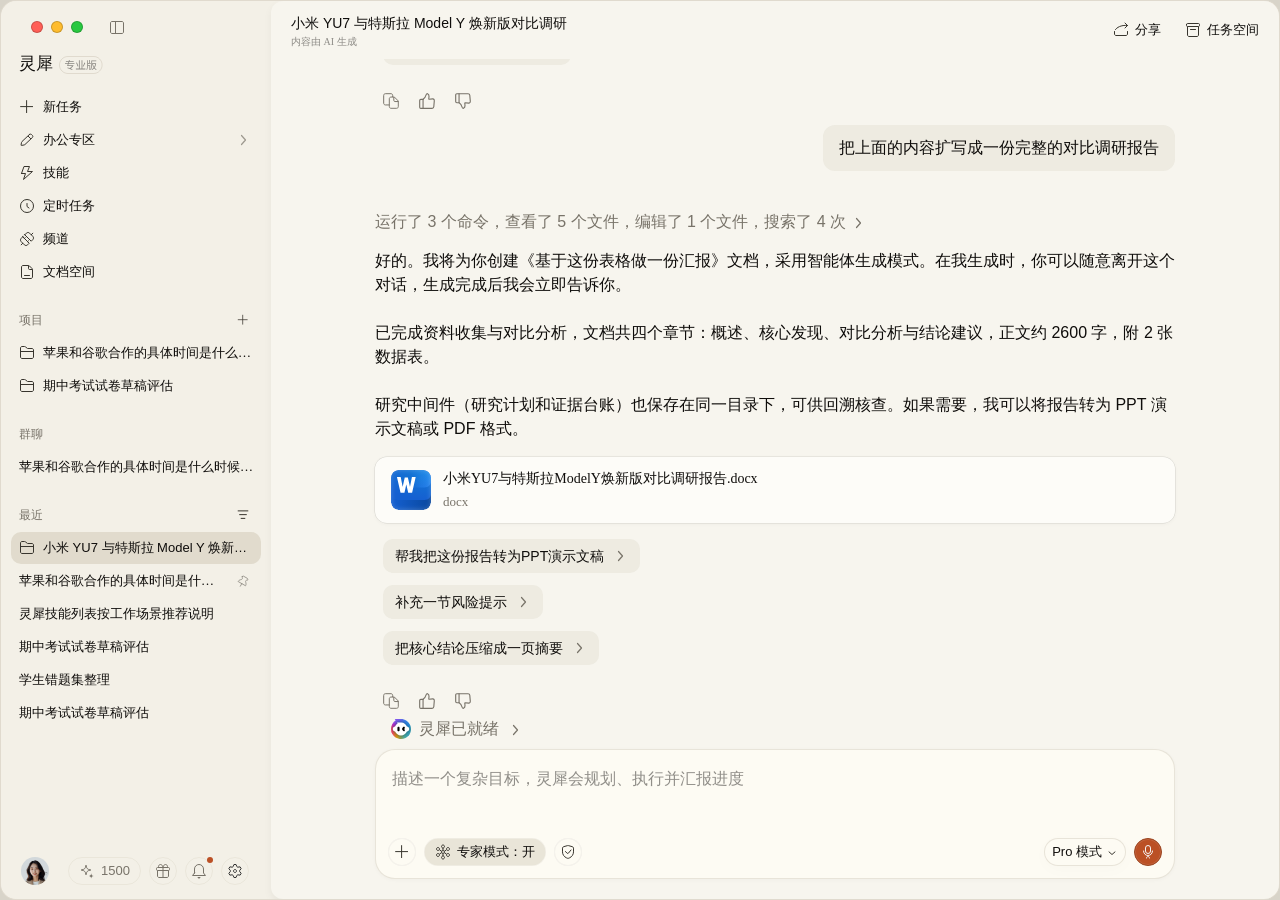
==== index.html @ 4b9b6428 "Publish Lingxi Canvas document space demo" ====
<!DOCTYPE html>
<html lang="zh-CN">
<head>
<meta charset="UTF-8">
<meta name="viewport" content="width=device-width, initial-scale=1">
<title>灵犀 · 文档空间</title>
<link rel="stylesheet" href="css/kdesign/tokens.css">
<link rel="stylesheet" href="css/kdesign/reset.css">
<link rel="stylesheet" href="css/style.css">
<link rel="stylesheet" href="css/kdesign/button.css">
<link rel="stylesheet" href="css/kdesign/menu.css">
  <link rel="stylesheet" href="css/kdesign/checkbox.css">
  <link rel="stylesheet" href="css/kdesign/switch.css">
<link rel="stylesheet" href="css/docspace.css">
</head>
<body>
<div class="window">

  <!-- ===== 下沉左侧栏 270px ===== -->
  <aside class="sidebar">
    <!-- 项目顶部 52px -->
    <div class="titlebar">
      <div class="traffic">
        <span class="tl close"></span><span class="tl mini"></span><span class="tl zoom"></span>
      </div>
      <button class="nav-pane-btn" id="btn-collapse" title="收起侧栏">
        <img src="assets/icons/navigation_pane_down.svg" width="16" height="16" alt="">
      </button>
    </div>

    <!-- 灵犀侧栏 -->
    <div class="side-panel">
      <div class="logo-row">
        <span class="logo-name">灵犀</span>
        <img class="logo-tag" src="assets/icons/tag.svg" width="44" height="18" alt="WPS 灵犀">
      </div>

      <div class="menu" id="menu"><!-- JS 渲染 --></div>

      <!-- user 56px -->
      <div class="user-row">
        <img class="avatar" src="assets/icons/avatar.png" width="28" height="28" alt="">
        <div class="user-btns">
          <button class="pill-btn" title="积分">
            <img src="assets/icons/star_two.svg" width="16" height="16" alt="">
            <span>1500</span>
          </button>
          <button class="round-btn" title="礼物"><img src="assets/icons/gift.svg" width="16" height="16" alt=""></button>
          <button class="round-btn" title="通知">
            <img src="assets/icons/bell.svg" width="16" height="16" alt="">
            <span class="red-dot"></span>
          </button>
          <button class="round-btn" id="btn-settings" title="设置"><img src="assets/icons/setup.svg" width="16" height="16" alt=""></button>
        </div>
      </div>
    </div>
  </aside>

  <!-- ===== Main Section ===== -->
  <main class="main">

    <!-- 首页 -->
    <section class="view view-home" id="view-home">
      <div class="glow"></div>
      <div class="home-pane">
        <div class="welcome-row">
          <img class="welcome-logo" src="assets/icons/灵犀LOGO.svg" width="32" height="32" alt="">
          <h1 class="welcome-text">你好<span class="w-comma">,</span><span class="w-fz">今天想完成哪件工作?</span></h1>
        </div>

        <div class="composer-wrap">
          <div class="composer">
            <div id="home-attachments" class="ds-attachments" aria-label="已添加文件" hidden></div>
            <div id="home-selection" class="home-selection" hidden></div>
            <textarea id="home-input" spellcheck="false" placeholder="描述一个复杂目标，灵犀会规划、执行并汇报进度"></textarea>
            <div class="composer-bar">
              <div class="bar-left">
                <button class="icon-btn" id="home-plus" title="添加"><img src="assets/icons/symbol_cross.svg" width="16" height="16" alt=""></button>
                <button class="exp-pill" title="专家模式">
                  <img src="assets/icons/knowledge_graph.svg" width="16" height="16" alt="">
                  <span>专家模式：开</span>
                </button>
                <button class="icon-btn" title="安全保护"><img src="assets/icons/shield.svg" width="16" height="16" alt=""></button>
              </div>
              <div class="bar-right">
                <button class="pro-pill" title="模式">
                  <span>Pro 模式</span>
                  <img src="assets/icons/arrow_down_s.svg" width="12" height="12" alt="">
                </button>
                <button class="mic-btn" data-send="home" title="发送"><img src="assets/icons/microphone.svg" width="16" height="16" alt=""></button>
              </div>
            </div>
          </div>
        </div>

        <div class="home-below">
          <div class="tabs" id="tabs">
            <button class="tab active" data-tab="project">项目</button>
            <button class="tab" data-tab="recent">最近文档</button>
          </div>
          <p class="tabs-desc">项目汇聚相同主题的会话与文档，作为你与灵犀对话时的共同上下文。</p>
          <div class="card-row" id="card-row"><!-- JS 渲染 --></div>
        </div>
      </div>
    </section>

    <!-- 对话视图：对话列 + Canvas 分屏 -->
    <section class="view view-chat" id="view-chat" hidden>
      <div class="chat-col" id="chat-col">
        <div class="chat-top">
          <div class="chat-title-block">
            <div class="chat-title" id="chat-title">新任务</div>
            <div class="chat-ai-note">内容由 AI 生成</div>
          </div>
          <div class="chat-top-btns">
            <button class="light-btn round" id="btn-share"><img src="assets/icons/share_to.svg" width="16" height="16" alt=""><span>分享</span></button>
            <button class="light-btn r8" id="btn-space"><img src="assets/icons/archive.svg" width="16" height="16" alt=""><span>任务空间</span></button>
          </div>
        </div>

        <div class="chat-scroll" id="chat-scroll">
          <div class="feed" id="feed"><!-- JS 渲染消息 --></div>
        </div>

        <div class="chat-bottom">
          <div class="status-row" id="status-row">
            <img src="assets/icons/lingxi_logo_s.svg" width="20" height="20" alt="">
            <span class="status-text" id="status-text">灵犀已就绪</span>
            <img class="status-arrow" src="assets/icons/arrow_right_s.svg" width="16" height="16" alt="">
          </div>
          <div class="composer-wrap" id="chat-composer-wrap">
            <div class="composer">
              <div class="composer-input" id="chat-input" contenteditable="true" spellcheck="false" data-placeholder="描述一个复杂目标，灵犀会规划、执行并汇报进度"></div>
              <div class="composer-bar">
                <div class="bar-left">
                  <button class="icon-btn" title="添加"><img src="assets/icons/symbol_cross.svg" width="16" height="16" alt=""></button>
                  <button class="exp-pill" title="专家模式">
                    <img src="assets/icons/knowledge_graph.svg" width="16" height="16" alt="">
                    <span>专家模式：开</span>
                  </button>
                  <button class="icon-btn" title="安全保护"><img src="assets/icons/shield.svg" width="16" height="16" alt=""></button>
                </div>
                <div class="bar-right">
                  <button class="pro-pill" title="模式">
                    <span>Pro 模式</span>
                    <img src="assets/icons/arrow_down_s.svg" width="12" height="12" alt="">
                  </button>
                  <button class="mic-btn" data-send="chat" title="发送"><img src="assets/icons/microphone.svg" width="16" height="16" alt=""></button>
                </div>
              </div>
            </div>
          </div>
        </div>
      </div>

      <!-- ===== Canvas 分屏面板（规格取自 Figma 21:3389 / 21:3999） ===== -->
      <aside class="canvas-panel" id="canvas-panel" hidden>
        <!-- 第一行：文件 tab + 关闭 / 全屏 / 收起侧栏 -->
        <div class="canvas-row canvas-row1">
          <div class="canvas-row-left">
            <div class="canvas-tabs" id="canvas-tabs"><!-- JS 渲染 --></div>
            <button class="cv-icon-btn" id="btn-canvas-close" title="关闭"><img src="assets/icons/symbol_cross.svg" width="16" height="16" alt=""></button>
          </div>
          <div class="canvas-row-right">
            <button class="cv-icon-btn" id="btn-canvas-expand" title="全屏显示"><img src="assets/icons/screen_expand.svg" width="16" height="16" alt=""></button>
            <button class="cv-icon-btn" id="btn-canvas-sidebar" title="收起侧栏"><img src="assets/icons/sidebar_left.svg" width="16" height="16" alt=""></button>
          </div>
        </div>
        <!-- 第二行：文件名 + 分享/下载/更多 -->
        <div class="canvas-row canvas-row2">
          <div class="canvas-file">
            <img id="canvas-file-icon" src="assets/icons/wps_format_s.svg" width="16" height="16" alt="">
            <span id="canvas-file-name"></span>
          </div>
          <div class="canvas-row-right">
            <button class="kd-button kd-button-primary kd-button-m" id="btn-preview-add-chat" hidden><span class="kd-button-prefix-icon" id="preview-add-icon"></span><span class="kd-button-children">添加到对话</span></button>
            <button class="cv-icon-btn circle-bg" id="btn-canvas-share" title="分享"><img src="assets/icons/share_to.svg" width="16" height="16" alt=""></button>
            <button class="cv-save-btn" id="btn-canvas-save" title="保存"><img src="assets/icons/save.svg" width="14" height="14" alt=""><span>保存</span></button>
            <button class="cv-icon-btn" id="btn-canvas-download" title="下载"><img src="assets/icons/download.svg" width="16" height="16" alt=""></button>
            <button class="cv-icon-btn" id="btn-canvas-more" title="更多"><img src="assets/icons/more.svg" width="16" height="16" alt=""></button>
          </div>
        </div>
        <!-- 置顶工具栏：按文档类型渲染（KDesign 规范：底板 #F5F5F5、按钮 Medium 28px） -->
        <div class="canvas-toolbar" id="canvas-toolbar"><!-- JS 渲染 --></div>
        <!-- 文档内容区 -->
        <div class="canvas-editbar" id="canvas-editbar" hidden>
          <span class="ce-icon"><svg width="16" height="16" viewBox="0 0 16 16" fill="none"><path d="M6.2521 2.02338C7.01671 0.664083 8.97379 0.664081 9.7384 2.02338L15.7422 12.0196C16.4921 13.3528 15.5145 15.0001 13.9848 15.0001H2.00486C0.475212 15.0001 -0.488216 13.3528 0.261714 12.0196L6.2521 2.02338Z" fill="#E2651A"/><path fill-rule="evenodd" clip-rule="evenodd" d="M8 5C8.55228 5 9 5.44772 9 6V9C9 9.55228 8.55228 10 8 10C7.44772 10 7 9.55228 7 9V6C7 5.44772 7.44772 5 8 5ZM7 12C7 11.4477 7.44772 11 8 11C8.55228 11 9 11.4477 9 12C9 12.5523 8.55228 13 8 13C7.44772 13 7 12.5523 7 12Z" fill="white"/></svg></span>
          <span class="ce-text" id="canvas-editbar-text"></span>
        </div>
        <div class="canvas-content" id="canvas-content"><!-- JS 渲染 --></div>
        <!-- 全屏模式：悬浮紧凑输入框容器（composer 节点搬入） -->
        <div class="canvas-float-composer" id="canvas-float-composer" hidden>
          <button class="fc-hide" id="fc-hide" title="隐藏输入框"><img src="assets/icons/arrow_down_s.svg" width="12" height="12" alt=""></button>
        </div>
        <!-- 全屏模式：底部热区 + 显示输入框按钮 -->
        <div class="canvas-float-showzone" id="canvas-float-showzone" hidden>
          <button class="fc-show" id="fc-show"><img src="assets/icons/arrow_up_s.svg" width="12" height="12" alt=""><span>显示输入框</span></button>
        </div>
        <!-- 全屏模式：单条流式回复气泡（回复落点 B） -->
        <div class="canvas-float-reply" id="canvas-float-reply" hidden>
          <div class="fr-bar" id="fr-bar" hidden>
            <span>当前消息</span>
            <div class="fr-bar-actions">
              <button class="kd-button kd-button-light kd-button-sm preview-open-chat" hidden><span class="kd-button-children">打开完整对话</span><span class="kd-button-suffix-icon preview-open-icon"></span></button>
              <button class="fr-toggle" id="fr-expand" title="展开"><img src="assets/icons/arrow_up_s.svg" width="14" height="14" alt=""></button>
            </div>
          </div>
          <div class="fr-body" id="fr-body">
            <div class="fr-head"><button class="kd-button kd-button-light kd-button-sm preview-open-chat" hidden><span class="kd-button-children">打开完整对话</span><span class="kd-button-suffix-icon preview-open-icon"></span></button><button class="fr-collapse" id="fr-collapse" title="收起"><img src="assets/icons/arrow_down_s.svg" width="14" height="14" alt=""></button></div>
            <div class="fr-stream" id="fr-stream"></div>
          </div>
        </div>
      </aside>
    </section>

    <!-- 文档空间：目录列表与独立文件预览标签 -->
    <section class="view view-docspace" id="view-docspace" hidden>
      <div class="ds-tabs" id="ds-tabs" role="tablist" aria-label="文档空间标签页"></div>
      <div class="ds-workspace" id="ds-workspace" role="tabpanel">
        <nav class="ds-directory" id="ds-directory" aria-label="文档目录"></nav>
        <section class="ds-list-pane" aria-label="文件列表">
          <header class="ds-breadcrumb" id="ds-breadcrumb" aria-label="当前位置"></header>
          <div class="ds-table-wrap">
            <div class="ds-table-head">
              <label class="kd-checkbox ds-checkbox-slot" title="选择当前列表中的文件"><span class="kd-checkbox-input"><input class="kd-checkbox-original" type="checkbox" id="ds-select-all" aria-label="选择当前列表中的文件"><span class="kd-checkbox-inner" aria-hidden="true"></span></span></label>
              <div class="ds-name-column"><button class="ds-filter" id="ds-filter" aria-haspopup="menu" aria-expanded="false"><span>全部类型</span><img src="assets/docspace/42-10672-imgArrowDown.svg" alt=""></button></div>
              <button class="ds-date-column ds-sort" id="ds-sort" title="按最近修改时间排序">最近修改<span id="ds-sort-mark"></span></button>
              <span class="ds-size-column">大小</span><span class="ds-actions-column"></span>
            </div>
            <div class="ds-rows" id="ds-rows" role="list" aria-label="文件和文件夹"></div>
          </div>
          <div class="ds-composer-wrap composer-wrap">
            <div class="composer">
              <div id="ds-attachments" class="ds-attachments" aria-label="已选文件" hidden></div>
              <div class="composer-input" id="ds-input" contenteditable="true" spellcheck="false" role="textbox" aria-label="描述新任务" aria-multiline="true" data-placeholder="描述一个复杂目标，灵犀会规划、执行并汇报进度"></div>
              <div class="composer-bar">
                <div class="bar-left">
                  <button class="icon-btn" id="ds-plus" title="添加"><img src="assets/icons/symbol_cross.svg" width="16" height="16" alt=""></button>
                  <button class="exp-pill" title="专家模式"><img src="assets/icons/knowledge_graph.svg" width="16" height="16" alt=""><span>专家模式：开</span></button>
                  <button class="icon-btn" title="安全保护"><img src="assets/icons/shield.svg" width="16" height="16" alt=""></button>
                </div>
                <div class="bar-right">
                  <button class="pro-pill" title="模式"><span>Pro 模式</span><img src="assets/icons/arrow_down_s.svg" width="12" height="12" alt=""></button>
                  <button class="mic-btn" data-send="docspace" id="ds-send" title="发送并新建对话" aria-label="发送并新建对话"><img src="assets/icons/microphone.svg" width="16" height="16" alt=""></button>
                </div>
              </div>
            </div>
          </div>
        </section>
      </div>
      <div class="ds-previews" id="ds-previews"></div>
    </section>

    <!-- 任务空间视图（占位） -->
    <section class="view view-space" id="view-space" hidden>
      <div class="chat-top">
        <div class="chat-title-block">
          <div class="chat-title">任务空间</div>
        </div>
        <div class="chat-top-btns">
          <button class="light-btn r8" id="btn-back-chat"><img src="assets/icons/archive.svg" width="16" height="16" alt=""><span>返回对话</span></button>
        </div>
      </div>
      <div class="space-placeholder">
        <div class="sp-title">任务空间</div>
        <div class="sp-sub">当前原型聚焦「对话模式」，任务空间面板暂未纳入本次还原范围。</div>
      </div>
    </section>

  </main>
</div>

<div class="toast" id="toast"></div>
<div id="ds-popup" class="ds-popup" role="menu" hidden></div>

<!-- 选区悬浮工具栏（KDesign Popover 容器；内容按文档类型渲染） -->
<div class="sel-toolbar" id="sel-toolbar" hidden><!-- JS 渲染 --></div>

<!-- AI 编辑浮层：选区标签 + 指令输入 + 发送/添加 -->
<div class="sel-popover" id="sel-popover" hidden>
  <div class="sp-head" id="sel-pop-pill"></div>
  <div class="sp-row" id="sel-pop-row">
    <textarea id="sel-pop-input" spellcheck="false" placeholder="告诉灵犀如何处理这个选区"></textarea>
  </div>
  <div class="sp-foot" id="sel-pop-foot">
    <button class="sp-add" id="sel-pop-add">添加到对话</button>
    <button class="sp-send sp-send-text" id="sel-pop-send">发送</button>
  </div>
</div>

<!-- 选区 pill hover 详情 -->
<div id="pill-tip" hidden></div>

<!-- [Tooltip: top] 发送按钮操作提示（KDesign Tooltip 规范） -->
<div class="kd-tooltip-content" id="send-tip" hidden>
  <div class="tip-row"><span>发送</span><span class="kbd-cap">↵</span></div>
  <div class="tip-row"><span>添加</span><span class="kbd-cap">Ctrl ↵</span></div>
  <div class="kd-tooltip-arrow"></div>
</div>

<!-- [Modal: sm C1] 草稿期切换文件确认 / 无白卡片 / 0 个真组 -->
<div class="kd-mask" id="switch-mask" hidden>  <div class="kd-modal kd-modal-sm">
    <div class="kd-modal-content">
      <div class="kd-modal-header">
        <div class="kd-modal-title">切换文件</div>
      </div>
      <div class="kd-modal-body">对话框有文档选区。如果切换查看新文件，当前选区将被清空。是否确认切换？</div>
    </div>
    <div class="kd-modal-footer">
      <button class="kd-button kd-button-secondary" id="switch-cancel">取消</button>
      <button class="kd-button kd-button-primary" id="switch-ok">确认切换</button>
    </div>
  </div>
</div>

<!-- [Modal: sm C1] DeepSeek API Key 设置 / 无白卡片 / 0 个真组 -->
<div class="kd-mask" id="key-mask" hidden>
  <div class="kd-modal kd-modal-sm">
    <div class="kd-modal-content">
      <div class="kd-modal-header"><div class="kd-modal-title">原型设置</div></div>
      <div class="kd-modal-body">
        <label class="kd-field-label">选区交互方案</label>
        <div class="kd-segmented-controller" id="sel-mode-seg">
          <button class="kd-segmented-item" data-mode="A">方案 A</button>
          <button class="kd-segmented-item" data-mode="B">方案 B</button>
          <button class="kd-segmented-item" data-mode="C">方案 C</button>
        </div>
        <div class="kd-modal-hint" id="sel-mode-hint"></div>
        <label class="kd-field-label" style="margin-top:12px;">全屏回复落点</label>
        <div class="kd-segmented-controller" id="reply-mode-seg">
          <button class="kd-segmented-item" data-rmode="A">回分屏</button>
          <button class="kd-segmented-item" data-rmode="B">全屏气泡</button>
        </div>
        <div class="kd-modal-hint" id="reply-mode-hint"></div>
        <div class="ds-setting-row"><label class="kd-field-label" for="preview-composer-switch">文档空间全屏输入框</label><label class="kd-switch"><input type="checkbox" class="kd-switch-original" id="preview-composer-switch" role="switch" aria-label="文档空间全屏输入框" checked><span class="kd-switch-handle"></span></label></div>
        <div class="kd-modal-hint" id="preview-mode-hint"></div>
        <label class="kd-field-label" for="key-input" style="margin-top:12px;">API Key</label>
        <input class="kd-field-input" id="key-input" type="password" placeholder="sk-…" autocomplete="off" spellcheck="false">
        <div class="kd-modal-hint">Key 仅保存在本浏览器（localStorage），不上传、不进代码仓库。配置后，带选区发送时灵犀会调用 DeepSeek 真实修改右侧文档内容。</div>
      </div>
    </div>
    <div class="kd-modal-footer">
      <button class="kd-button kd-button-secondary" id="key-cancel">取消</button>
      <button class="kd-button kd-button-primary" id="key-save">保存</button>
    </div>
  </div>
</div>

<script src="js/data.js"></script>
<script src="js/icons-docspace.js"></script>
<script src="js/docspace.js"></script>
<script src="js/app.js"></script>
</body>
</html>
---- css/kdesign/tokens.css ----
/* @kd-registry: tokens v3.0 — synced from @kdocs/kdesign-theme@2.4.8 */
/* ══════════════════════════════════════════════════════════════════════
   KDesign Token 变量（完整版）
   权威来源：@kdocs/kdesign-theme@2.4.8 (default.less + dark.less + modules)
   架构：Base Palette (RGB triplets) + Semantic References (rgba)
   选择器约定：:root = Light（默认），[data-theme="dark"] = Dark
   ══════════════════════════════════════════════════════════════════════ */

/* ══════════════════════════════════════════════════════════════════════
   LIGHT THEME (default)
   ══════════════════════════════════════════════════════════════════════ */

:root {

  /* ══ Base Palette (RGB triplets) ══════════════════════════════════ */

  /* ── Orange ── */
  --kd-color-orange-1: 254, 241, 234;
  --kd-color-orange-2: 253, 224, 207;
  --kd-color-orange-3: 252, 196, 162;
  --kd-color-orange-4: 251, 164, 113;
  --kd-color-orange-5: 251, 126, 51;
  --kd-color-orange-6: 226, 101, 26;
  --kd-color-orange-7: 194, 80, 16;
  --kd-color-orange-8: 159, 64, 9;
  --kd-color-orange-9: 123, 48, 5;
  --kd-color-orange-10: 88, 34, 2;

  /* ── Yellow ── */
  --kd-color-yellow-1: 252, 242, 224;
  --kd-color-yellow-2: 248, 228, 187;
  --kd-color-yellow-3: 248, 214, 144;
  --kd-color-yellow-4: 249, 201, 107;
  --kd-color-yellow-5: 248, 185, 56;
  --kd-color-yellow-6: 233, 157, 0;
  --kd-color-yellow-7: 196, 130, 0;
  --kd-color-yellow-8: 154, 102, 0;
  --kd-color-yellow-9: 112, 74, 0;
  --kd-color-yellow-10: 72, 48, 0;

  /* ── Verdure ── */
  --kd-color-verdure-1: 239, 246, 212;
  --kd-color-verdure-2: 224, 236, 174;
  --kd-color-verdure-3: 200, 216, 136;
  --kd-color-verdure-4: 176, 195, 99;
  --kd-color-verdure-5: 151, 175, 61;
  --kd-color-verdure-6: 123, 153, 0;
  --kd-color-verdure-7: 102, 127, 0;
  --kd-color-verdure-8: 82, 101, 0;
  --kd-color-verdure-9: 61, 77, 0;
  --kd-color-verdure-10: 44, 55, 0;

  /* ── Green ── */
  --kd-color-green-1: 233, 246, 227;
  --kd-color-green-2: 202, 241, 185;
  --kd-color-green-3: 169, 222, 146;
  --kd-color-green-4: 134, 197, 107;
  --kd-color-green-5: 101, 171, 72;
  --kd-color-green-6: 65, 143, 31;
  --kd-color-green-7: 52, 115, 23;
  --kd-color-green-8: 39, 91, 16;
  --kd-color-green-9: 30, 72, 11;
  --kd-color-green-10: 22, 58, 7;

  /* ── Teal ── */
  --kd-color-teal-1: 228, 246, 240;
  --kd-color-teal-2: 188, 241, 222;
  --kd-color-teal-3: 143, 224, 195;
  --kd-color-teal-4: 104, 205, 170;
  --kd-color-teal-5: 63, 182, 140;
  --kd-color-teal-6: 16, 153, 104;
  --kd-color-teal-7: 5, 124, 82;
  --kd-color-teal-8: 2, 98, 64;
  --kd-color-teal-9: 0, 79, 51;
  --kd-color-teal-10: 0, 60, 39;

  /* ── Azure ── */
  --kd-color-azure-1: 230, 246, 248;
  --kd-color-azure-2: 196, 238, 243;
  --kd-color-azure-3: 131, 222, 234;
  --kd-color-azure-4: 95, 200, 214;
  --kd-color-azure-5: 59, 179, 195;
  --kd-color-azure-6: 0, 155, 176;
  --kd-color-azure-7: 0, 130, 148;
  --kd-color-azure-8: 0, 106, 121;
  --kd-color-azure-9: 0, 82, 93;
  --kd-color-azure-10: 0, 59, 67;

  /* ── Blue ── */
  --kd-color-blue-1: 237, 244, 255;
  --kd-color-blue-2: 214, 230, 255;
  --kd-color-blue-3: 166, 200, 255;
  --kd-color-blue-4: 116, 169, 253;
  --kd-color-blue-5: 69, 139, 250;
  --kd-color-blue-6: 31, 105, 224;
  --kd-color-blue-7: 30, 95, 199;
  --kd-color-blue-8: 23, 76, 160;
  --kd-color-blue-9: 15, 58, 128;
  --kd-color-blue-10: 10, 48, 108;

  /* ── Navy ── */
  --kd-color-navy-1: 244, 243, 253;
  --kd-color-navy-2: 229, 227, 250;
  --kd-color-navy-3: 197, 191, 243;
  --kd-color-navy-4: 165, 156, 236;
  --kd-color-navy-5: 137, 124, 235;
  --kd-color-navy-6: 108, 90, 251;
  --kd-color-navy-7: 86, 69, 236;
  --kd-color-navy-8: 72, 52, 214;
  --kd-color-navy-9: 60, 47, 166;
  --kd-color-navy-10: 49, 40, 119;

  /* ── Indigo ── */
  --kd-color-indigo-1: 247, 242, 254;
  --kd-color-indigo-2: 236, 225, 252;
  --kd-color-indigo-3: 212, 186, 246;
  --kd-color-indigo-4: 187, 148, 238;
  --kd-color-indigo-5: 167, 112, 240;
  --kd-color-indigo-6: 147, 72, 243;
  --kd-color-indigo-7: 128, 45, 240;
  --kd-color-indigo-8: 111, 38, 208;
  --kd-color-indigo-9: 90, 38, 160;
  --kd-color-indigo-10: 66, 33, 109;

  /* ── Violet ── */
  --kd-color-violet-1: 251, 238, 254;
  --kd-color-violet-2: 246, 222, 252;
  --kd-color-violet-3: 240, 192, 251;
  --kd-color-violet-4: 231, 156, 248;
  --kd-color-violet-5: 219, 111, 242;
  --kd-color-violet-6: 195, 67, 224;
  --kd-color-violet-7: 157, 49, 182;
  --kd-color-violet-8: 128, 39, 149;
  --kd-color-violet-9: 103, 30, 120;
  --kd-color-violet-10: 83, 23, 97;

  /* ── Purple ── */
  --kd-color-purple-1: 252, 239, 247;
  --kd-color-purple-2: 254, 221, 240;
  --kd-color-purple-3: 254, 180, 223;
  --kd-color-purple-4: 249, 143, 205;
  --kd-color-purple-5: 242, 102, 182;
  --kd-color-purple-6: 225, 67, 160;
  --kd-color-purple-7: 196, 50, 134;
  --kd-color-purple-8: 165, 35, 111;
  --kd-color-purple-9: 134, 22, 88;
  --kd-color-purple-10: 100, 9, 62;

  /* ── Red ── */
  --kd-color-red-1: 254, 241, 241;
  --kd-color-red-2: 253, 223, 223;
  --kd-color-red-3: 250, 193, 193;
  --kd-color-red-4: 245, 143, 143;
  --kd-color-red-5: 241, 92, 91;
  --kd-color-red-6: 221, 51, 50;
  --kd-color-red-7: 187, 39, 38;
  --kd-color-red-8: 157, 28, 28;
  --kd-color-red-9: 131, 19, 19;
  --kd-color-red-10: 106, 11, 10;

  /* ── Gray ── */
  --kd-color-gray-1: 245, 245, 245;
  --kd-color-gray-2: 240, 240, 240;
  --kd-color-gray-3: 230, 230, 230;
  --kd-color-gray-4: 219, 219, 219;
  --kd-color-gray-5: 194, 194, 194;
  --kd-color-gray-6: 145, 145, 145;
  --kd-color-gray-7: 107, 107, 107;
  --kd-color-gray-8: 87, 87, 87;
  --kd-color-gray-9: 51, 51, 51;
  --kd-color-gray-10: 13, 13, 13;

  /* ── Special ── */
  --kd-color-white: 255, 255, 255;
  --kd-color-black: 0, 0, 0;

  /* ── Brand (default = WPS Blue, same as blue palette) ── */
  --kd-color-brand-1: 237, 244, 255;
  --kd-color-brand-2: 214, 230, 255;
  --kd-color-brand-3: 166, 200, 255;
  --kd-color-brand-4: 116, 169, 253;
  --kd-color-brand-5: 69, 139, 250;
  --kd-color-brand-6: 31, 105, 224;
  --kd-color-brand-7: 30, 95, 199;
  --kd-color-brand-8: 23, 76, 160;
  --kd-color-brand-9: 15, 58, 128;
  --kd-color-brand-10: 10, 48, 108;

  /* ══ Semantic Colors ═════════════════════════════════════════════ */

  /* ── Public (global action color) ── */
  --kd-color-public-normal:  rgba(var(--kd-color-blue-6), 1);
  --kd-color-public-hover:   rgba(var(--kd-color-blue-5), 1);
  --kd-color-public-pressed: rgba(var(--kd-color-blue-7), 1);
  --kd-color-public-light:   rgba(var(--kd-color-blue-1), 1);

  /* ── Brand ── */
  --kd-color-brand-normal:  rgba(var(--kd-color-brand-6), 1);
  --kd-color-brand-hover:   rgba(var(--kd-color-brand-5), 1);
  --kd-color-brand-pressed: rgba(var(--kd-color-brand-7), 1);
  --kd-color-brand-light:   rgba(var(--kd-color-brand-1), 1);

  /* ── AI ── */
  --kd-color-ai-normal:         rgba(131, 80, 242, 1);
  --kd-color-ai-hover:          rgba(156, 117, 240, 1);
  --kd-color-ai-pressed:        rgba(104, 42, 239, 1);
  --kd-color-ai-light:          rgba(244, 239, 253, 1);
  --kd-color-ai-light-gradient: linear-gradient(90deg, rgba(237, 225, 253, 1) 0%, rgba(224, 212, 250, 1) 100%);

  /* ── Member ── */
  --kd-color-member-primary-normal:  rgba(50, 35, 14, 1);
  --kd-color-member-primary-hover:   rgba(77, 55, 22, 1);
  --kd-color-member-primary-pressed: rgba(36, 25, 10, 1);
  --kd-color-text-member-primary:    rgba(250, 198, 125, 1);
  --kd-color-icon-member-primary:    rgba(250, 198, 125, 1);

  /* ── Text ── */
  --kd-color-text-primary:   rgba(var(--kd-color-gray-10), 1);
  --kd-color-text-secondary: rgba(var(--kd-color-gray-7), 1);
  --kd-color-text-tertiary:  rgba(var(--kd-color-gray-10), 0.46);
  --kd-color-text-public:    rgba(var(--kd-color-blue-7), 1);
  --kd-color-text-white:     rgba(var(--kd-color-white), 1);
  --kd-color-text-brand:     rgba(var(--kd-color-brand-7), 1);
  --kd-color-text-ai:        rgba(104, 42, 239, 1);
  --kd-color-text-success:   rgba(var(--kd-color-green-7), 1);
  --kd-color-text-info:      rgba(var(--kd-color-blue-7), 1);
  --kd-color-text-error:     rgba(var(--kd-color-red-7), 1);
  --kd-color-text-warning:   rgba(var(--kd-color-orange-7), 1);
  --kd-color-text-highlight: rgba(var(--kd-color-yellow-7), 1);

  /* ── Icon ── */
  --kd-color-icon-primary:            rgba(var(--kd-color-gray-9), 1);
  --kd-color-icon-secondary:          rgba(var(--kd-color-gray-7), 1);
  --kd-color-icon-tertiary:           rgba(var(--kd-color-gray-5), 1);
  --kd-color-icon-quaternary:         rgba(var(--kd-color-gray-3), 1);
  --kd-color-icon-public:             rgba(var(--kd-color-blue-7), 1);
  --kd-color-icon-white:              rgba(var(--kd-color-white), 1);
  --kd-color-icon-brand:              rgba(var(--kd-color-brand-7), 1);
  --kd-color-icon-ai:                 rgba(104, 42, 239, 1);
  --kd-color-icon-success:            rgba(var(--kd-color-green-6), 1);
  --kd-color-icon-info:               rgba(var(--kd-color-blue-6), 1);
  --kd-color-icon-error:              rgba(var(--kd-color-red-6), 1);
  --kd-color-icon-warning:            rgba(var(--kd-color-orange-6), 1);
  --kd-color-icon-highlight:          rgba(var(--kd-color-yellow-6), 1);
  --kd-color-icon-blue-primary:       rgba(31, 105, 224, 1);
  --kd-color-icon-blue-quaternary:    rgba(214, 230, 255, 1);
  --kd-color-icon-green-primary:      rgba(32, 128, 78, 1);
  --kd-color-icon-green-quaternary:   rgba(206, 243, 228, 1);
  --kd-color-icon-orange-primary:     rgba(225, 105, 28, 1);
  --kd-color-icon-orange-quaternary:  rgba(253, 224, 206, 1);
  --kd-color-icon-red-primary:        rgba(216, 54, 66, 1);
  --kd-color-icon-red-quaternary:     rgba(253, 222, 224, 1);

  /* ── State ── */
  --kd-color-state-normal:         rgba(var(--kd-color-gray-10), 0);
  --kd-color-state-hover:          rgba(var(--kd-color-gray-10), 0.06);
  --kd-color-state-pressed:        rgba(var(--kd-color-gray-10), 0.1);
  --kd-color-state-pressed-public: rgba(var(--kd-color-blue-6), 0.1);
  --kd-color-state-pressed-brand:  rgba(var(--kd-color-brand-6), 0.1);
  --kd-color-state-pressed-ai:     rgba(131, 80, 242, 0.10);

  /* ── Background (7-layer system, from top surface to deepest base) ── */
  --kd-color-background-top:    rgba(var(--kd-color-white), 1);
  --kd-color-background-middle: rgba(var(--kd-color-white), 1);
  --kd-color-background-bottom: rgba(var(--kd-color-white), 1);
  --kd-color-background-group:  rgba(250, 250, 250, 1);
  --kd-color-background-plate:  rgba(var(--kd-color-gray-1), 1);
  --kd-color-background-base:   rgba(var(--kd-color-gray-2), 1);
  --kd-color-background-frame:  rgba(var(--kd-color-gray-3), 1);
  --kd-color-background-ai:     rgba(246, 249, 255, 1);

  /* ── Line ── */
  --kd-color-line-heavy:     rgba(var(--kd-color-gray-10), 0.48);
  --kd-color-line-medium:    rgba(var(--kd-color-gray-10), 0.24);
  --kd-color-line-regular:   rgba(var(--kd-color-gray-10), 0.12);
  --kd-color-line-light:     rgba(var(--kd-color-gray-10), 0.06);
  --kd-color-line-public:    rgba(var(--kd-color-blue-7), 1);
  --kd-color-line-white:     rgba(var(--kd-color-white), 1);
  --kd-color-line-brand:     rgba(var(--kd-color-brand-7), 1);
  --kd-color-line-ai:        rgba(104, 42, 239, 1);
  --kd-color-line-success:   rgba(var(--kd-color-green-6), 1);
  --kd-color-line-info:      rgba(var(--kd-color-blue-6), 1);
  --kd-color-line-error:     rgba(var(--kd-color-red-6), 1);
  --kd-color-line-warning:   rgba(var(--kd-color-orange-6), 1);
  --kd-color-line-highlight: rgba(var(--kd-color-yellow-6), 1);

  /* ── Fill (solid) ── */
  --kd-color-fill-extra-heavy: rgba(var(--kd-color-gray-5), 1);
  --kd-color-fill-heavy:       rgba(var(--kd-color-gray-4), 1);
  --kd-color-fill-medium:      rgba(var(--kd-color-gray-3), 1);
  --kd-color-fill-regular:     rgba(var(--kd-color-gray-2), 1);
  --kd-color-fill-light:       rgba(var(--kd-color-gray-1), 1);
  --kd-color-fill-base:        rgba(var(--kd-color-white), 1);

  /* ── Fill (alpha overlay) ── */
  --kd-color-fill-alpha-extra-heavy: rgba(var(--kd-color-gray-10), 0.4);
  --kd-color-fill-alpha-heavy:       rgba(var(--kd-color-gray-10), 0.16);
  --kd-color-fill-alpha-medium:      rgba(var(--kd-color-gray-10), 0.12);
  --kd-color-fill-alpha-regular:     rgba(var(--kd-color-gray-10), 0.08);
  --kd-color-fill-alpha-light:       rgba(var(--kd-color-gray-10), 0.04);

  /* ── Mask ── */
  --kd-color-mask-regular: rgba(var(--kd-color-gray-10), 0.5);
  --kd-color-mask-heavy:   rgba(var(--kd-color-gray-10), 0.8);

  /* ── Feedback / Inverse ── */
  --kd-color-feedback-regular: rgba(var(--kd-color-gray-8), 1);
  --kd-color-inverse-base:     rgba(var(--kd-color-white), 1);

  /* ── Functional: Info ── */
  --kd-color-info-normal:  rgba(var(--kd-color-blue-6), 1);
  --kd-color-info-hover:   rgba(var(--kd-color-blue-5), 1);
  --kd-color-info-pressed: rgba(var(--kd-color-blue-7), 1);
  --kd-color-info-light:   rgba(var(--kd-color-blue-1), 1);

  /* ── Functional: Success ── */
  --kd-color-success-normal:  rgba(var(--kd-color-green-6), 1);
  --kd-color-success-hover:   rgba(var(--kd-color-green-5), 1);
  --kd-color-success-pressed: rgba(var(--kd-color-green-7), 1);
  --kd-color-success-light:   rgba(var(--kd-color-green-1), 1);

  /* ── Functional: Error ── */
  --kd-color-error-normal:  rgba(var(--kd-color-red-6), 1);
  --kd-color-error-hover:   rgba(var(--kd-color-red-5), 1);
  --kd-color-error-pressed: rgba(var(--kd-color-red-7), 1);
  --kd-color-error-light:   rgba(var(--kd-color-red-1), 1);

  /* ── Functional: Highlight ── */
  --kd-color-highlight-normal:  rgba(var(--kd-color-yellow-6), 1);
  --kd-color-highlight-hover:   rgba(var(--kd-color-yellow-5), 1);
  --kd-color-highlight-pressed: rgba(var(--kd-color-yellow-7), 1);
  --kd-color-highlight-light:   rgba(var(--kd-color-yellow-1), 1);

  /* ── Functional: Warning ── */
  --kd-color-warning-normal:  rgba(var(--kd-color-orange-6), 1);
  --kd-color-warning-hover:   rgba(var(--kd-color-orange-5), 1);
  --kd-color-warning-pressed: rgba(var(--kd-color-orange-7), 1);
  --kd-color-warning-light:   rgba(var(--kd-color-orange-1), 1);

  /* ══ Shadows ═════════════════════════════════════════════════════ */

  --kd-box-shadow-extra-small: 0px 0px 0px 1px rgba(var(--kd-color-gray-10), 0.1), 0px 1px 0px rgba(var(--kd-color-gray-10), 0.14);
  --kd-box-shadow-small:       0px 1px 4px rgba(var(--kd-color-gray-10), 0.1);
  --kd-box-shadow-middle:      0px 1px 4px rgba(var(--kd-color-gray-10), 0.14);
  --kd-box-shadow-large:       0px 12px 32px rgba(var(--kd-color-gray-10), 0.08);
  --kd-box-shadow-extra-large: 0px 32px 48px rgba(var(--kd-color-gray-10), 0.2);
  --kd-box-shadow-glow:        0px 0px 4px rgba(var(--kd-color-blue-6), 1);

  /* ══ Typography ══════════════════════════════════════════════════ */

  --kd-font-family:    "system-ui", "-apple-system", "BlinkMacSystemFont", "Segoe UI", "Roboto", "Helvetica Neue", "Arial", "PingFang SC", "Hiragino Sans GB", "Microsoft YaHei", "微软雅黑", "Noto Sans SC", "Noto Sans CJK SC", "sans-serif";
  --kd-font-family-tw: "Helvetica Neue", "Helvetica", "Segoe UI", "Roboto", "Arial", "PingFang TC", "Microsoft JhengHei", "微軟正黑體", "Noto Sans TC", "Noto Sans CJK TC", "sans-serif";
  --kd-font-family-hk: "Helvetica Neue", "Helvetica", "Segoe UI", "Roboto", "Arial", "PingFang HK", "Microsoft JhengHei", "微軟正黑體", "Noto Sans HK", "Noto Sans CJK HK", "sans-serif";
  --kd-font-family-ja: "Helvetica Neue", "Helvetica", "Segoe UI", "Roboto", "Arial", "Noto Sans JP", "Noto Sans CJK JP", "Hiragino Sans", "Hiragino Kaku Gothic ProN", "BIZ UDPGothic", "Meiryo", "MS PGothic";

  --kd-font-size-extra-small: 10px;
  --kd-font-size-small:       12px;
  --kd-font-size-sub-base:    13px;
  --kd-font-size-base:        14px;
  --kd-font-size-middle:      16px;
  --kd-font-size-large:       18px;
  --kd-font-size-extra-large: 20px;
  --kd-font-size-xx-large:    24px;
  --kd-font-size-xxx-large:   28px;

  --kd-font-weight-regular: 400;
  --kd-font-weight-bold:    600;

  --kd-font-line-height-extra-small: calc(var(--kd-font-size-extra-small) + 8px);
  --kd-font-line-height-small:       calc(var(--kd-font-size-small) + 8px);
  --kd-font-line-height-base:        calc(var(--kd-font-size-base) + 8px);
  --kd-font-line-height-middle:      calc(var(--kd-font-size-middle) + 8px);
  --kd-font-line-height-large:       calc(var(--kd-font-size-large) + 12px);
  --kd-font-line-height-extra-large: calc(var(--kd-font-size-extra-large) + 12px);
  --kd-font-line-height-xx-large:    calc(var(--kd-font-size-xx-large) + 12px);
  --kd-font-line-height-xxx-large:   calc(var(--kd-font-size-xxx-large) + 12px);
  --kd-font-line-height-reset:       1;
  --kd-font-line-height-text:        1.625;

  /* ══ Border Radius ═══════════════════════════════════════════════ */

  --kd-border-radius-none:        0;
  --kd-border-radius-extra-small: 2px;
  --kd-border-radius-small:       4px;
  --kd-border-radius-middle:      6px;
  --kd-border-radius-large:       8px;
  --kd-border-radius-extra-large: 12px;
  --kd-border-radius-circle:      999px;

  /* ══ Icon Stroke ═════════════════════════════════════════════════ */

  --kd-stroke-width-icon-regular: 1;
  --kd-stroke-width-icon-bold:    1.2;

  /* ══ Transitions ═════════════════════════════════════════════════ */

  --kd-all-transition:          all 0.3s cubic-bezier(0.645, 0.045, 0.355, 1);
  --kd-fade-transition:         opacity 300ms cubic-bezier(0.23, 1, 0.32, 1);
  --kd-fade-linear-transition:  opacity 200ms linear;
  --kd-md-fade-transition:      transform 300ms cubic-bezier(0.23, 1, 0.32, 1) 100ms, opacity 300ms cubic-bezier(0.23, 1, 0.32, 1) 100ms;
  --kd-border-transition-base:  border-color 0.2s cubic-bezier(0.645, 0.045, 0.355, 1);
  --kd-color-transition-base:   color 0.2s cubic-bezier(0.645, 0.045, 0.355, 1);

  /* ══ Z-Index ═════════════════════════════════════════════════════ */

  --kd-z-index-invisible: -100;
  --kd-z-index-default:   1;
  --kd-z-index-float:     10;
  --kd-z-index-mask:      999;
  --kd-z-index-dialog:    1000;
  --kd-z-index-reminder:  1020;
  --kd-z-index-popover:   1030;
  --kd-z-index-popupmenu: 1040;
  --kd-z-index-tip:       1050;

  /* ══ Opacity & Custom ════════════════════════════════════════════ */

  --kd-opacity-disabled:   0.4;
  --kd-opacity-icon:       1;
  --kd-opacity-icon-hover:  0.48;
  --kd-opacity-icon-active: 0.72;
  --kd-opacity-icon-mode:   1;

  --kd-color-brand-disable: rgba(var(--kd-color-brand-6), var(--kd-opacity-disabled));
  --kd-color-text-disable:  rgba(var(--kd-color-gray-10), 0.27);

  /* ══ Backward-Compatible Aliases ═════════════════════════════════
     旧版 token 名 → 新版名映射，保证已有组件 CSS 不破坏 */

  --kd-font-size-xs:  var(--kd-font-size-extra-small);
  --kd-font-size-xl:  var(--kd-font-size-extra-large);
  --kd-font-size-xxl: var(--kd-font-size-xx-large);

  --kd-line-height-xs:     var(--kd-font-line-height-extra-small);
  --kd-line-height-small:  var(--kd-font-line-height-small);
  --kd-line-height-base:   var(--kd-font-line-height-base);
  --kd-line-height-middle: var(--kd-font-line-height-middle);
  --kd-line-height-large:  var(--kd-font-line-height-large);
  --kd-line-height-xl:     var(--kd-font-line-height-extra-large);
  --kd-line-height-xxl:    var(--kd-font-line-height-xx-large);

  --kd-time-fast:   120ms;
  --kd-time-normal: 240ms;
  --kd-easing-ease: cubic-bezier(.25, .10, .25, 1.00);
}

/* ══════════════════════════════════════════════════════════════════════
   DARK THEME
   Only overrides: base palette + tokens with explicitly different values.
   Semantic tokens referencing palette vars (e.g. rgba(var(--kd-color-blue-6), 1))
   adapt automatically through the palette swap.
   ══════════════════════════════════════════════════════════════════════ */

[data-theme="dark"] {

  /* ══ Dark Base Palette ═══════════════════════════════════════════ */

  /* ── Orange ── */
  --kd-color-orange-1: 66, 49, 45;
  --kd-color-orange-2: 95, 57, 46;
  --kd-color-orange-3: 124, 67, 45;
  --kd-color-orange-4: 153, 77, 42;
  --kd-color-orange-5: 181, 85, 36;
  --kd-color-orange-6: 208, 96, 29;
  --kd-color-orange-7: 245, 109, 28;
  --kd-color-orange-8: 254, 147, 76;
  --kd-color-orange-9: 255, 188, 148;
  --kd-color-orange-10: 255, 230, 215;

  /* ── Yellow ── */
  --kd-color-yellow-1: 60, 52, 35;
  --kd-color-yellow-2: 87, 71, 41;
  --kd-color-yellow-3: 117, 93, 45;
  --kd-color-yellow-4: 149, 115, 49;
  --kd-color-yellow-5: 183, 138, 51;
  --kd-color-yellow-6: 218, 163, 57;
  --kd-color-yellow-7: 247, 187, 67;
  --kd-color-yellow-8: 254, 208, 109;
  --kd-color-yellow-9: 254, 224, 157;
  --kd-color-yellow-10: 255, 233, 184;

  /* ── Verdure ── */
  --kd-color-verdure-1: 51, 55, 35;
  --kd-color-verdure-2: 63, 70, 36;
  --kd-color-verdure-3: 75, 85, 34;
  --kd-color-verdure-4: 89, 103, 31;
  --kd-color-verdure-5: 105, 126, 25;
  --kd-color-verdure-6: 127, 152, 27;
  --kd-color-verdure-7: 151, 176, 47;
  --kd-color-verdure-8: 176, 199, 86;
  --kd-color-verdure-9: 203, 221, 128;
  --kd-color-verdure-10: 228, 241, 175;

  /* ── Green ── */
  --kd-color-green-1: 45, 57, 40;
  --kd-color-green-2: 48, 67, 39;
  --kd-color-green-3: 52, 82, 39;
  --kd-color-green-4: 57, 101, 38;
  --kd-color-green-5: 62, 121, 36;
  --kd-color-green-6: 69, 144, 37;
  --kd-color-green-7: 92, 171, 57;
  --kd-color-green-8: 123, 197, 91;
  --kd-color-green-9: 160, 220, 131;
  --kd-color-green-10: 214, 243, 200;

  /* ── Teal ── */
  --kd-color-teal-1: 40, 56, 50;
  --kd-color-teal-2: 39, 70, 59;
  --kd-color-teal-3: 38, 85, 69;
  --kd-color-teal-4: 32, 105, 79;
  --kd-color-teal-5: 20, 123, 87;
  --kd-color-teal-6: 0, 148, 96;
  --kd-color-teal-7: 12, 175, 118;
  --kd-color-teal-8: 59, 201, 154;
  --kd-color-teal-9: 117, 227, 189;
  --kd-color-teal-10: 198, 244, 230;

  /* ── Azure ── */
  --kd-color-azure-1: 36, 56, 58;
  --kd-color-azure-2: 37, 70, 74;
  --kd-color-azure-3: 36, 86, 93;
  --kd-color-azure-4: 31, 103, 112;
  --kd-color-azure-5: 18, 121, 134;
  --kd-color-azure-6: 0, 141, 159;
  --kd-color-azure-7: 16, 166, 185;
  --kd-color-azure-8: 58, 196, 213;
  --kd-color-azure-9: 117, 221, 234;
  --kd-color-azure-10: 213, 240, 244;

  /* ── Blue ── */
  --kd-color-blue-1: 40, 53, 74;
  --kd-color-blue-2: 39, 61, 97;
  --kd-color-blue-3: 37, 71, 126;
  --kd-color-blue-4: 34, 85, 169;
  --kd-color-blue-5: 24, 99, 218;
  --kd-color-blue-6: 30, 116, 255;
  --kd-color-blue-7: 66, 137, 255;
  --kd-color-blue-8: 104, 161, 255;
  --kd-color-blue-9: 148, 189, 255;
  --kd-color-blue-10: 223, 235, 255;

  /* ── Navy ── */
  --kd-color-navy-1: 53, 49, 82;
  --kd-color-navy-2: 59, 50, 121;
  --kd-color-navy-3: 66, 52, 171;
  --kd-color-navy-4: 76, 57, 211;
  --kd-color-navy-5: 91, 70, 232;
  --kd-color-navy-6: 109, 92, 244;
  --kd-color-navy-7: 135, 120, 250;
  --kd-color-navy-8: 168, 156, 253;
  --kd-color-navy-9: 199, 190, 255;
  --kd-color-navy-10: 235, 232, 255;

  /* ── Indigo ── */
  --kd-color-indigo-1: 60, 47, 76;
  --kd-color-indigo-2: 74, 48, 106;
  --kd-color-indigo-3: 87, 50, 136;
  --kd-color-indigo-4: 104, 53, 171;
  --kd-color-indigo-5: 122, 53, 213;
  --kd-color-indigo-6: 144, 75, 233;
  --kd-color-indigo-7: 168, 110, 242;
  --kd-color-indigo-8: 193, 150, 249;
  --kd-color-indigo-9: 217, 189, 253;
  --kd-color-indigo-10: 241, 231, 254;

  /* ── Violet ── */
  --kd-color-violet-1: 66, 46, 70;
  --kd-color-violet-2: 87, 51, 95;
  --kd-color-violet-3: 111, 55, 123;
  --kd-color-violet-4: 135, 60, 151;
  --kd-color-violet-5: 162, 67, 183;
  --kd-color-violet-6: 192, 74, 219;
  --kd-color-violet-7: 209, 109, 233;
  --kd-color-violet-8: 224, 150, 241;
  --kd-color-violet-9: 234, 187, 245;
  --kd-color-violet-10: 246, 229, 250;

  /* ── Purple ── */
  --kd-color-purple-1: 69, 47, 60;
  --kd-color-purple-2: 100, 50, 79;
  --kd-color-purple-3: 126, 53, 96;
  --kd-color-purple-4: 152, 58, 113;
  --kd-color-purple-5: 182, 66, 133;
  --kd-color-purple-6: 215, 76, 158;
  --kd-color-purple-7: 235, 110, 182;
  --kd-color-purple-8: 243, 150, 204;
  --kd-color-purple-9: 249, 186, 223;
  --kd-color-purple-10: 254, 227, 243;

  /* ── Red ── */
  --kd-color-red-1: 74, 45, 45;
  --kd-color-red-2: 101, 45, 45;
  --kd-color-red-3: 129, 47, 47;
  --kd-color-red-4: 155, 50, 50;
  --kd-color-red-5: 184, 54, 54;
  --kd-color-red-6: 214, 61, 61;
  --kd-color-red-7: 237, 75, 75;
  --kd-color-red-8: 244, 120, 120;
  --kd-color-red-9: 250, 169, 169;
  --kd-color-red-10: 254, 229, 229;

  /* ── Gray (reversed: 1=darkest, 10=lightest) ── */
  --kd-color-gray-1: 51, 51, 51;
  --kd-color-gray-2: 56, 56, 56;
  --kd-color-gray-3: 64, 64, 64;
  --kd-color-gray-4: 71, 71, 71;
  --kd-color-gray-5: 87, 87, 87;
  --kd-color-gray-6: 102, 102, 102;
  --kd-color-gray-7: 138, 138, 138;
  --kd-color-gray-8: 153, 153, 153;
  --kd-color-gray-9: 199, 199, 199;
  --kd-color-gray-10: 245, 245, 245;

  /* ── Brand (dark) ── */
  --kd-color-brand-1: 40, 53, 74;
  --kd-color-brand-2: 39, 61, 97;
  --kd-color-brand-3: 37, 71, 126;
  --kd-color-brand-4: 34, 85, 169;
  --kd-color-brand-5: 24, 99, 218;
  --kd-color-brand-6: 30, 116, 255;
  --kd-color-brand-7: 66, 137, 255;
  --kd-color-brand-8: 104, 161, 255;
  --kd-color-brand-9: 148, 189, 255;
  --kd-color-brand-10: 223, 235, 255;

  /* ══ Dark-specific Semantic Overrides ════════════════════════════
     Only tokens whose CSS expression differs from Light.
     Palette-referencing tokens (e.g. rgba(var(--kd-color-blue-6), 1))
     need no override — they adapt through the palette swap above. */

  /* ── AI (different values in dark) ── */
  --kd-color-ai-normal:         rgba(136, 87, 242, 1);
  --kd-color-ai-hover:          rgba(113, 61, 225, 1);
  --kd-color-ai-pressed:        rgba(158, 117, 245, 1);
  --kd-color-ai-light:          rgba(58, 48, 85, 1);
  --kd-color-ai-light-gradient: linear-gradient(90deg, rgba(63, 60, 95, 1) 0%, rgba(110, 70, 163, 1) 100%);

  /* ── Member (light/dark values swap) ── */
  --kd-color-member-primary-normal:  rgba(250, 198, 125, 1);
  --kd-color-member-primary-hover:   rgba(221, 170, 95, 1);
  --kd-color-member-primary-pressed: rgba(251, 212, 156, 1);
  --kd-color-text-member-primary:    rgba(52, 35, 6, 1);
  --kd-color-icon-member-primary:    rgba(52, 35, 6, 1);

  /* ── Text AI ── */
  --kd-color-text-ai: rgba(158, 117, 245, 1);

  /* ── Icon (AI + colored variants differ) ── */
  --kd-color-icon-ai:                rgba(158, 117, 245, 1);
  --kd-color-icon-blue-primary:      rgba(85, 143, 236, 1);
  --kd-color-icon-blue-quaternary:   rgba(36, 71, 127, 1);
  --kd-color-icon-green-primary:     rgba(48, 171, 128, 1);
  --kd-color-icon-green-quaternary:  rgba(28, 84, 64, 1);
  --kd-color-icon-orange-primary:    rgba(224, 128, 66, 1);
  --kd-color-icon-orange-quaternary: rgba(119, 67, 34, 1);
  --kd-color-icon-red-primary:       rgba(231, 85, 96, 1);
  --kd-color-icon-red-quaternary:    rgba(122, 41, 47, 1);

  /* ── State (different opacities in dark) ── */
  --kd-color-state-pressed-public: rgba(var(--kd-color-blue-6), 0.16);
  --kd-color-state-pressed-brand:  rgba(var(--kd-color-brand-6), 0.16);
  --kd-color-state-pressed-ai:     rgba(136, 87, 242, 0.16);

  /* ── Background (explicit dark values) ── */
  --kd-color-background-top:    rgba(46, 46, 46, 1);
  --kd-color-background-middle: rgba(41, 41, 41, 1);
  --kd-color-background-bottom: rgba(36, 36, 36, 1);
  --kd-color-background-group:  rgba(31, 31, 31, 1);
  --kd-color-background-plate:  rgba(25, 25, 25, 1);
  --kd-color-background-base:   rgba(18, 18, 18, 1);
  --kd-color-background-frame:  rgba(0, 0, 0, 1);
  --kd-color-background-ai:     rgba(31, 33, 36, 1);

  /* ── Line AI ── */
  --kd-color-line-ai: rgba(158, 117, 245, 1);

  /* ── Fill (different opacity for fill-base in dark) ── */
  --kd-color-fill-base: rgba(var(--kd-color-white), 0.08);

  /* ── Fill Alpha (different opacities in dark) ── */
  --kd-color-fill-alpha-heavy:   rgba(var(--kd-color-gray-10), 0.18);
  --kd-color-fill-alpha-medium:  rgba(var(--kd-color-gray-10), 0.14);
  --kd-color-fill-alpha-regular: rgba(var(--kd-color-gray-10), 0.1);
  --kd-color-fill-alpha-light:   rgba(var(--kd-color-gray-10), 0.06);

  /* ── Mask (use gray-1 in dark, different opacity) ── */
  --kd-color-mask-regular: rgba(var(--kd-color-gray-1), 0.6);
  --kd-color-mask-heavy:   rgba(var(--kd-color-gray-1), 0.8);

  /* ── Inverse (white → black in dark) ── */
  --kd-color-inverse-base: rgba(var(--kd-color-black), 1);

  /* ── Shadows (use white/black instead of gray-10) ── */
  --kd-box-shadow-extra-small: 0px 0px 0px 1px rgba(var(--kd-color-white), 0.14);
  --kd-box-shadow-small:       0px 1px 4px rgba(var(--kd-color-black), 0.24);
  --kd-box-shadow-middle:      0px 1px 4px rgba(var(--kd-color-black), 0.32);
  --kd-box-shadow-large:       0px 12px 32px rgba(var(--kd-color-black), 0.32);
  --kd-box-shadow-extra-large: 0px 32px 48px rgba(var(--kd-color-black), 0.48);
  --kd-box-shadow-glow:        0px 0px 4px rgba(var(--kd-color-blue-6), 1);

  /* ── Opacity ── */
  --kd-opacity-icon-mode: 0.85;
}
---- css/style.css ----
/* ============ 灵犀原型 · 暖米色 · 规格取自 Figma 节点树 ============ */
:root {
  --win-bg: #f3f0e7;            /* 窗口/侧栏底色 */
  --main-bg: #f7f5ee;           /* Main Section */
  --composer-bg: #fdfbf3;       /* 输入框 */
  --card-bg: #faf9f3;           /* 项目卡片 */
  --line: rgba(85, 60, 27, .12);/* 描边 */
  --ink: #0f0d0b;               /* 主文字 */
  --ink-46: rgba(15, 13, 11, .46);
  --ink-mid: #38352e;           /* 图标深 */
  --ink-weak: #787369;          /* 次级文字/图标 */
  --fill-hover: rgba(91, 70, 21, .06);
  --fill-12: rgba(91, 70, 21, .12);
  --brand: #bb5025;             /* 主按钮棕橙 */
  --brand-line: #9a4622;
  --font: "MiSans", "PingFang SC", "Microsoft YaHei", "Segoe UI", sans-serif;
  --font-song: "FZYouSong GBK", "STZhongsong", "SimSun", serif;
}

* { margin: 0; padding: 0; box-sizing: border-box; }
[hidden] { display: none !important; }
html, body { height: 100%; }
body {
  font-family: var(--font);
  color: var(--ink);
  background: #d8d4c9;
  overflow: hidden;
  -webkit-font-smoothing: antialiased;
}
button { font-family: inherit; border: none; background: none; cursor: pointer; color: inherit; }
img { display: block; }
textarea { font-family: inherit; }

/* ===== 窗口 1920×1080 · r16 · stroke 线 ===== */
.window {
  width: 100vw; height: 100vh;
  display: flex;
  background: var(--win-bg);
  border: 1px solid var(--line);
  border-radius: 16px;
  overflow: hidden;
}

/* ===== 左侧栏 270 ===== */
.sidebar {
  width: 270px; flex: 0 0 270px;
  background: var(--win-bg);
  border-radius: 16px 0 0 16px;
  padding: 0 10px;
  display: flex; flex-direction: column;
}

/* 项目顶部 52 */
.titlebar { height: 52px; flex: 0 0 52px; display: flex; align-items: center; gap: 12px; padding: 0 12px; }
.traffic { display: flex; gap: 8px; padding: 0 8px; }
.tl { width: 12px; height: 12px; border-radius: 100px; border: 0.5px solid rgba(0,0,0,.2); }
.tl.close { background: #ff5f57; }
.tl.mini  { background: #febc2e; }
.tl.zoom  { background: #28c840; }
.nav-pane-btn { width: 28px; height: 28px; border-radius: 6px; display: flex; align-items: center; justify-content: center; }
.nav-pane-btn:hover { background: var(--fill-hover); }

/* 灵犀侧栏 r16 flex:1 */
.side-panel { flex: 1; min-height: 0; display: flex; flex-direction: column; gap: 16px; }

.logo-row { display: flex; align-items: center; gap: 6px; padding: 0 8px; height: 22px; }
.logo-name { font-size: 17px; font-weight: 450; line-height: 22px; color: var(--ink); }
.logo-tag { margin-top: 2px; }

/* menu */
.menu { flex: 1; min-height: 0; overflow-y: auto; display: flex; flex-direction: column; gap: 16px; scrollbar-width: thin; }
.menu::-webkit-scrollbar { width: 6px; }
.menu::-webkit-scrollbar-thumb { background: rgba(120,115,105,.25); border-radius: 3px; }

.menu-group { display: flex; flex-direction: column; gap: 1px; }
.menu-group.first { gap: 1px; }

.menu-item {
  height: 32px; border-radius: 10px;
  display: flex; align-items: center; gap: 8px;
  padding: 0 8px; width: 100%;
  font-size: 13px; font-weight: 305; line-height: 20px; color: var(--ink);
  text-align: left; transition: background .12s;
}
.menu-item:hover { background: var(--fill-hover); }
.menu-item.active { background: var(--fill-12); }
.menu-item .txt { flex: 1; min-width: 0; white-space: nowrap; overflow: hidden; text-overflow: ellipsis; }
.menu-item .chev { opacity: .7; flex: 0 0 20px; display: flex; justify-content: center; }
.menu-item.song .txt { font-family: var(--font-song); font-weight: 450; }
.menu-item .pin { flex: 0 0 20px; display: flex; justify-content: center; opacity: .6; }

.menu-group-title {
  height: 32px; border-radius: 10px;
  display: flex; align-items: center; justify-content: space-between;
  padding: 0 8px 0 8px;
}
.menu-group-title .gt { font-size: 12px; font-weight: 305; line-height: 20px; color: var(--ink-weak); }
.menu-group-title .act { width: 20px; height: 20px; border-radius: 4px; display: flex; align-items: center; justify-content: center; }
.menu-group-title .act:hover { background: var(--fill-hover); }

/* user 56 */
.user-row {
  height: 56px; flex: 0 0 56px;
  display: flex; align-items: center; justify-content: space-between;
  padding: 0 12px 0 10px; gap: 16px;
}
.avatar { width: 28px; height: 28px; border-radius: 999px; object-fit: cover; }
.user-btns { display: flex; align-items: center; gap: 8px; }
.pill-btn, .round-btn {
  height: 28px; border-radius: 999px;
  border: 1px solid rgba(91, 70, 21, .06);
  display: flex; align-items: center; justify-content: center;
  transition: background .12s;
}
.pill-btn { padding: 3px 10px; gap: 6px; font-size: 13px; line-height: 22px; color: var(--ink-weak); font-family: "PingFang SC", var(--font); }
.round-btn { width: 28px; position: relative; }
.pill-btn:hover, .round-btn:hover { background: var(--fill-hover); }
.red-dot { position: absolute; top: -1px; right: -1px; width: 6px; height: 6px; border-radius: 999px; background: var(--brand); }

/* ===== Main Section ===== */
.main {
  flex: 1; min-width: 0;
  background: var(--main-bg);
  border-radius: 12px 0 0 12px;
  box-shadow: 0 0 0 0 rgba(85,60,27,.12), 0 4px 8px rgba(29,27,22,.05);
  position: relative;
  display: flex; flex-direction: column;
}
.view { flex: 1; min-height: 0; display: flex; flex-direction: column; position: relative; }

/* ===== 首页 ===== */
.view-home { align-items: center; overflow: hidden auto; }
.glow {
  position: absolute; top: 366px; left: 50%; transform: translateX(-50%);
  width: 800px; height: 122px;
  background: radial-gradient(closest-side, rgba(255,130,30,.35), rgba(255,90,20,.18) 55%, transparent 75%);
  filter: blur(60px);
  pointer-events: none; z-index: 0;
}
.home-pane {
  width: 800px; max-width: 100%; flex: 0 0 auto;
  padding: 280px 0 160px;          /* 主窗格 pad top=280 bottom=160 */
  display: flex; flex-direction: column; gap: 48px;
  position: relative; z-index: 1;
}

.welcome-row { display: flex; align-items: center; justify-content: center; gap: 12px; height: 40px; margin-bottom: -8px; } /* 与输入框 gap=40 */
.welcome-logo { width: 32px; height: 32px; }
.welcome-text { font-size: 28px; font-weight: 305; line-height: 40px; color: var(--ink); }
.welcome-text .w-comma { font-weight: 330; }
.welcome-text .w-fz { font-family: var(--font-song); font-weight: 450; }

/* 输入框 800×128 r20 */
.composer-wrap { display: flex; flex-direction: column; gap: 24px; }
.composer {
  min-height: 128px;
  background: var(--composer-bg);
  border: 1px solid var(--line);
  border-radius: 20px;
  padding: 12px;
  display: flex; flex-direction: column; gap: 12px;
  box-shadow: 0 1px 4px rgba(29,27,22,.03);
}
.composer textarea {
  border: none; outline: none; background: transparent; resize: none;
  font-size: 16px; font-weight: 305; line-height: 24px; color: var(--ink);
  padding: 4px; min-height: 64px; max-height: 220px;
}
.composer textarea::placeholder { color: var(--ink-46); }
.composer-bar { display: flex; align-items: center; justify-content: space-between; height: 28px; }
.bar-left, .bar-right { display: flex; align-items: center; gap: 8px; }

.icon-btn {
  width: 28px; height: 28px; border-radius: 16px;
  background: rgba(252,251,247,.01);
  box-shadow: inset 0 0 0 1px rgba(255,255,255,.5), inset 0 0 0 1px rgba(85,60,27,.12);
  display: flex; align-items: center; justify-content: center;
  transition: background .12s;
}
.icon-btn:hover { background: var(--fill-hover); }

.exp-pill {
  height: 28px; border-radius: 16px;
  background: var(--fill-12);
  box-shadow: inset 0 0 0 .5px rgba(255,255,255,.5);
  padding: 0 11px; gap: 6px;
  display: flex; align-items: center;
  font-size: 13px; font-weight: 305; line-height: 24px; color: var(--ink);
}
.exp-pill:hover { background: rgba(91,70,21,.16); }

.pro-pill {
  height: 28px; border-radius: 16px;
  background: rgba(252,251,247,.01);
  box-shadow: inset 0 0 0 1px rgba(85,60,27,.12), 0 4px 16px rgba(29,27,22,.02);
  padding: 0 8px; gap: 4px;
  display: flex; align-items: center;
  font-size: 13px; font-weight: 305; line-height: 24px; color: var(--ink);
}
.pro-pill:hover { background: var(--fill-hover); }
.pro-pill img { margin-top: 1px; }

.mic-btn {
  width: 28px; height: 28px; border-radius: 16px;
  background: var(--brand);
  border: 0.5px solid var(--brand-line);
  box-shadow: inset 0 0 0 1px rgba(255,255,255,.1);
  display: flex; align-items: center; justify-content: center;
  transition: filter .12s, opacity .12s;
}
.mic-btn:hover { filter: brightness(1.08); }
.mic-btn:disabled { opacity: .4; cursor: default; }
.mic-btn.listening { animation: micPulse 1.2s infinite; }
@keyframes micPulse { 50% { box-shadow: inset 0 0 0 1px rgba(255,255,255,.1), 0 0 0 5px rgba(187,80,37,.18); } }

/* tabs + 项目卡片 */
.home-below { display: flex; flex-direction: column; gap: 24px; }
.tabs { display: flex; align-items: center; gap: 20px; height: 34px; margin-bottom: -8px; }
.tab {
  height: 34px; padding-top: 6px;
  font-size: 16px; font-weight: 400; line-height: 24px; color: var(--ink);
  font-family: "PingFang SC", var(--font);
  position: relative; background: none;
}
.tab.active { font-weight: 600; }
.tab.active::after {
  content: ''; position: absolute; left: 0; right: 0; bottom: 0;
  height: 2px; border-radius: 999px; background: var(--ink);
}
.tab:not(.active) { opacity: .85; }
.tab:not(.active)::after { content: ''; position: absolute; left: 0; right: 0; bottom: 0; height: 2px; background: transparent; }
.tabs-desc { font-size: 13px; font-weight: 400; line-height: 20px; color: var(--ink); font-family: "PingFang SC", var(--font); margin-top: -4px; }

.card-row { display: flex; gap: 16px; }
.p-card {
  width: 256px; height: 130px; flex: 1 1 256px; min-width: 0;
  background: var(--card-bg);
  border-radius: 20px;
  box-shadow: 0 0 1px rgba(85,60,27,.12), 0 2px 8px rgba(85,60,27,.06);
  padding: 20px; 
  display: flex; flex-direction: column; gap: 12px;
  text-align: left; cursor: pointer;
  transition: transform .15s, box-shadow .15s;
}
.p-card:hover { transform: translateY(-2px); box-shadow: 0 0 1px rgba(85,60,27,.18), 0 8px 20px rgba(85,60,27,.12); }
.p-card-head { display: flex; align-items: center; gap: 12px; height: 20px; }
.p-card-head .ic { width: 16px; height: 16px; }
.p-card-title { font-size: 16px; font-weight: 450; line-height: 20px; color: var(--ink); white-space: nowrap; overflow: hidden; text-overflow: ellipsis; }
.p-card-desc {
  font-size: 13px; font-weight: 305; line-height: 20px; color: var(--ink-weak);
  display: -webkit-box; -webkit-line-clamp: 3; -webkit-box-orient: vertical; overflow: hidden;
}

/* ===== 对话视图：对话列 + Canvas 分屏 ===== */
.view-chat { flex-direction: row; align-items: stretch; }
.chat-col {
  flex: 1; min-width: 0;
  display: flex; flex-direction: column;
  transition: flex-basis .25s ease;
}
/* Canvas 打开时对话列收窄到设计稿 660（Figma 21:3594 Main Section width=660） */
.view-chat.canvas-open .chat-col { flex: 0 0 660px; width: 660px; }
.view-chat.canvas-open .feed { width: auto; margin: 0; padding: 0 40px; }
/* 注意：.chat-bottom 基础样式带 margin:0 auto，在 flex 列里会让宽度按内容收缩，
   分屏态必须清掉 margin 才能撑满 660 列 */
.view-chat.canvas-open .chat-bottom { width: auto; margin: 0; padding: 0 40px 20px; }

.chat-top {
  height: 58px; flex: 0 0 58px;
  display: flex; align-items: center; justify-content: space-between; gap: 24px;
  padding: 12px 12px 12px 20px;
}
.chat-title-block { display: flex; flex-direction: column; gap: 4px; min-width: 0; }
.chat-title { font-size: 14px; font-weight: 450; line-height: 20px; color: var(--ink); white-space: nowrap; overflow: hidden; text-overflow: ellipsis; }
.chat-ai-note { font-size: 10px; line-height: 10px; color: var(--ink-46); font-family: "HYXuanSong", var(--font-song); }
.chat-top-btns { display: flex; align-items: center; gap: 8px; }
.light-btn {
  height: 28px; display: flex; align-items: center; gap: 6px;
  font-size: 13px; font-weight: 305; line-height: 20px; color: var(--ink);
  padding: 4px 8px; transition: background .12s;
}
.light-btn.round { border-radius: 999px; }
.light-btn.r8 { border-radius: 8px; }
.light-btn:hover { background: var(--fill-hover); }

.chat-scroll { flex: 1; min-height: 0; overflow-y: auto; scrollbar-width: thin; }
.chat-scroll::-webkit-scrollbar { width: 8px; }
.chat-scroll::-webkit-scrollbar-thumb { background: rgba(120,115,105,.25); border-radius: 4px; }

.feed { width: 800px; max-width: 100%; margin: 0 auto; display: flex; flex-direction: column; }

/* me：用户消息（设计稿 me 框 94 = pad-top 8 + 气泡 46 + 40 下边距） */
.me { display: flex; justify-content: flex-end; padding: 8px 0 40px; }
.user-msg {
  max-width: 560px;
  background: var(--fill-hover);
  border-radius: 12px;
  padding: 10px 16px;
  font-size: 16px; font-weight: 305; line-height: 26px; color: var(--ink);
  white-space: pre-wrap; word-break: break-word;
}

/* 助手块 */
.ai-block { display: flex; flex-direction: column; padding-top: 0; }

/* 步骤头：运行了N个命令… + 箭头 */
.steps-head {
  display: flex; align-items: center; gap: 4px; height: 22px;
  cursor: pointer; user-select: none;
}
.steps-head .sh-text { font-size: 16px; font-weight: 305; line-height: 22px; color: var(--ink-weak); }
.steps-head .sh-arrow { transition: transform .2s; margin-top: 2px; }
.steps-head.open .sh-arrow { transform: rotate(90deg); }
.steps-detail { display: none; margin-top: 8px; }
.steps-head.open + .steps-detail { display: block; }
.step-item { display: flex; align-items: center; gap: 9px; padding: 5px 0; font-size: 13px; color: var(--ink-weak); }
.step-item .st-ic { width: 15px; text-align: center; font-size: 12px; }
.step-item.done .st-ic { color: #5a9e2f; }
.step-item.running .st-ic { animation: pulse 1s infinite; }
.step-item.pending { opacity: .45; }
.step-title { color: var(--ink); }
.step-status { flex: 1; min-width: 0; white-space: nowrap; overflow: hidden; text-overflow: ellipsis; color: var(--ink-weak); }
@keyframes pulse { 50% { opacity: .35; } }

/* 正文 */
.answer { font-size: 16px; font-weight: 305; line-height: 24px; color: var(--ink); white-space: pre-wrap; margin-top: 16px; }
.answer:empty { display: none; }

/* 操作栏 44 */
.action-bar { display: flex; align-items: center; gap: 4px; height: 44px; padding-top: 12px; }
.action-btn {
  width: 32px; height: 32px; border-radius: 8px;
  display: flex; align-items: center; justify-content: center;
}
.action-btn:hover { background: var(--fill-hover); }
.action-btn.on img { filter: none; }
.action-btn.on { background: var(--fill-hover); }

/* 推荐追问 */
.reco { display: flex; flex-direction: column; gap: 12px; padding: 16px 0 8px 8px; }
.reco:empty { display: none; }
.reco-chip {
  align-self: flex-start;
  background: var(--fill-hover);
  border-radius: 10px;
  height: 34px; padding: 6px 12px;
  display: flex; align-items: center; gap: 8px;
  font-size: 14px; font-weight: 305; line-height: 22px; color: var(--ink);
  transition: background .12s;
}
.reco-chip:hover { background: var(--fill-12); }

/* 打字指示 */
.typing { display: flex; gap: 5px; padding: 16px 0 8px; }
.typing span { width: 6px; height: 6px; border-radius: 50%; background: var(--ink-weak); animation: bounce 1.2s infinite; }
.typing span:nth-child(2) { animation-delay: .15s; }
.typing span:nth-child(3) { animation-delay: .3s; }
@keyframes bounce { 0%,60%,100% { transform: none; opacity: .4; } 30% { transform: translateY(-4px); opacity: 1; } }

/* 文档卡片（Figma「文档卡片」组件 21:3623：h66 r12 白底 0.5px 描边阴影） */
.doc-card {
  width: 100%; height: 66px; margin-top: 16px;
  background: #fdfcf8;
  border-radius: 12px;
  box-shadow: 0 0 0 0.5px rgba(13,13,13,.12), 0 1px 4px rgba(29,27,22,.04);
  padding: 0 16px;
  display: flex; align-items: center; gap: 12px;
  text-align: left;
  transition: box-shadow .15s, transform .15s;
}
.doc-card:hover { box-shadow: 0 0 0 0.5px rgba(13,13,13,.18), 0 4px 14px rgba(29,27,22,.10); transform: translateY(-1px); }
.doc-card .dc-icon { width: 40px; height: 40px; border-radius: 7.5px; flex: 0 0 40px; }
.doc-card .dc-info { display: flex; flex-direction: column; justify-content: center; gap: 2px; min-width: 0; flex: 1; }
.doc-card .dc-name {
  font-family: "Noto Serif", var(--font-song);
  font-size: 14px; font-weight: 400; line-height: 22px; color: var(--ink);
  white-space: nowrap; overflow: hidden; text-overflow: ellipsis;
}
.doc-card .dc-type { font-family: "Noto Serif", var(--font-song); font-size: 13px; line-height: 20px; color: var(--ink-weak); }

/* 底部：状态行 + 输入框 */
.chat-bottom { width: 800px; max-width: 100%; margin: 0 auto; flex: 0 0 auto; padding-bottom: 20px; display: flex; flex-direction: column; gap: 8px; }
.status-row { display: flex; align-items: center; gap: 8px; height: 24px; padding-left: 16px; cursor: pointer; }
.status-text { font-size: 16px; font-weight: 330; line-height: 24px; color: var(--ink-weak); }
.status-row .status-arrow { margin-top: 2px; }

/* 任务空间占位 */
.space-placeholder { flex: 1; display: flex; flex-direction: column; align-items: center; justify-content: center; gap: 10px; }
.sp-title { font-size: 17px; font-weight: 450; }
.sp-sub { font-size: 13px; color: var(--ink-weak); max-width: 380px; text-align: center; line-height: 1.7; }

/* toast */
.toast {
  position: fixed; left: 50%; bottom: 40px; transform: translateX(-50%) translateY(20px);
  background: rgba(15,13,11,.85); color: #fff; font-size: 13px;
  padding: 8px 16px; border-radius: 10px;
  opacity: 0; pointer-events: none; transition: all .25s;
  z-index: 99;
}
.toast.show { opacity: 1; transform: translateX(-50%) translateY(0); }

/* ===== Canvas 分屏面板（Figma 21:3389 / 21:3999）===== */
.canvas-panel {
  flex: 1; min-width: 0;
  background: #fff;
  border-left: 0.5px solid rgba(13,13,13,.06);
  display: flex; flex-direction: column;
  position: relative;
  animation: canvasIn .25s ease;
}
@keyframes canvasIn { from { opacity: 0; transform: translateX(12px); } to { opacity: 1; transform: none; } }

.canvas-row { display: flex; align-items: center; justify-content: space-between; gap: 16px; flex: 0 0 auto; }
.canvas-row1 { padding: 12px 16px 4px 12px; }
.canvas-row2 { padding: 12px 16px 12px 20px; border-bottom: 0.5px solid rgba(13,13,13,.06); }
.canvas-row-left { display: flex; align-items: center; gap: 16px; min-width: 0; }   /* Figma EL-2ee873d7 gap 16 */
.canvas-row-right { display: flex; align-items: center; gap: 8px; min-width: 0; }  /* Figma layout_f543adb6 gap 8 */

/* 文件 tab：180 宽 #F5F5F5 r12 padding 8px 12px（Figma 21:3672） */
.canvas-tabs { display: flex; align-items: center; gap: 8px; min-width: 0; overflow: hidden; }
.canvas-tab {
  width: 180px; flex: 0 0 180px;
  background: #f5f5f5;
  border-radius: 12px;
  padding: 8px 12px;
  display: flex; align-items: center; justify-content: space-between; gap: 8px;
  transition: background .12s;
}
.canvas-tab:hover { background: #efeeea; }
.canvas-tab.active { background: #eceae2; box-shadow: inset 0 0 0 0.5px rgba(13,13,13,.12); }
.canvas-tab-in { display: flex; align-items: center; gap: 4px; min-width: 0; }   /* Figma EL-e487a1a2 gap 4 */
.canvas-tab-name {
  width: 112px;
  font-family: var(--font); font-size: 14px; font-weight: 330; line-height: 20px; color: var(--ink);
  white-space: nowrap; overflow: hidden; text-overflow: ellipsis;
}
.canvas-tab .tab-x { width: 16px; height: 16px; border-radius: 4px; display: flex; align-items: center; justify-content: center; flex: 0 0 16px; }
.canvas-tab .tab-x:hover { background: rgba(13,13,13,.08); }

/* 顶栏图标按钮 KDButton：padding 4 + r6（Figma EL-987a1af9 / layout_8c175bf4） */
.cv-icon-btn {
  width: 24px; height: 24px; border-radius: 6px; flex: 0 0 24px;
  display: flex; align-items: center; justify-content: center;
  transition: background .12s;
}
.cv-icon-btn:hover { background: var(--fill-hover); }
.cv-icon-btn.active { background: var(--fill-12); }

/* 保存按钮（黑色胶囊，对齐线上） */
.cv-save-btn {
  height: 26px; display: flex; align-items: center; gap: 5px;
  padding: 0 12px; border-radius: 999px;
  background: #1f2329; color: #fff; font-size: 12px; line-height: 20px;
}
.cv-save-btn img { filter: brightness(0) invert(1); }
.cv-save-btn:hover { background: #000; }

/* ===== 选区悬浮工具栏（KDesign Popover 容器：白底/pad8/1px描边/shadow-large/r8；按钮 28px） ===== */
.sel-toolbar {
  position: fixed; z-index: 1030;
  display: flex; flex-direction: column; gap: 2px;
  padding: 6px 8px;
  background: #fff;
  border: 1px solid #e5e5e5;
  border-radius: 8px;
  box-shadow: 0 12px 32px rgba(13,13,13,.08);
}
.sel-toolbar[hidden] { display: none; }
/* 每行按钮横排 */
.st-row { display: flex; align-items: center; gap: 2px; }
/* 单行横铺形态（pptx）：AI 编辑在行内首位 */
.sel-toolbar.inline { flex-direction: row; align-items: center; }
.sel-toolbar.inline .st-ai { margin-right: 4px; }
/* AI 编辑入口 */
/* AI 编辑 / 添加到对话：同一套按钮样式 */
.st-ai, .st-add {
  height: 28px; display: flex; align-items: center; gap: 6px;
  padding: 0 10px 0 6px; border-radius: 6px;
  color: var(--ink); font-size: 13px; font-weight: 450; line-height: 20px;
  white-space: nowrap;
}
.st-ai img, .st-add img { border-radius: 50%; }
.st-ai:hover, .st-add:hover { background: rgba(13,13,13,.06); }
/* 文字形态：AI 编辑沉底整行，与编辑区以分隔线分层 */
.sel-toolbar.stacked .st-ai {
  width: 100%; margin-top: 4px; padding: 6px 10px 6px 6px;
  border-top: 1px solid rgba(13,13,13,.08); border-radius: 0 0 6px 6px;
}
.sel-toolbar.stacked .st-ai:hover { background: rgba(13,13,13,.04); }
/* 方案 C：工具栏外置「添加到对话」 */
.sel-toolbar.stacked .st-airow { display: flex; align-items: center; gap: 2px; margin-top: 4px; padding-top: 4px; border-top: 1px solid rgba(13,13,13,.08); }
.sel-toolbar.stacked .st-airow .st-ai { width: auto; flex: 1; margin-top: 0; padding-top: 2px; border-top: none; border-radius: 6px; }

/* ===== 主输入框（contenteditable） ===== */
.composer-input {
  min-height: 64px; max-height: 220px; overflow-y: auto;
  padding: 4px; outline: none;
  font-size: 16px; font-weight: 305; line-height: 26px; color: var(--ink);
  white-space: pre-wrap; word-break: break-word;
}
.composer-input:empty::before { content: attr(data-placeholder); color: var(--ink-46); pointer-events: none; }

/* ===== 选区 pill（样式按设计稿截图：浅暖灰底 r6 h28） ===== */
.sel-pill {
  display: inline-flex; align-items: center; gap: 6px;
  height: 28px; padding: 0 6px; margin: 0 6px; border-radius: 6px;
  background: #ece9e1; vertical-align: middle; user-select: none;
}
.sel-pill .sp-type { font-size: 13px; font-weight: 450; line-height: 20px; color: var(--ink); white-space: nowrap; }
.sel-pill .sp-text { font-size: 13px; line-height: 20px; color: var(--ink); max-width: 240px; overflow: hidden; text-overflow: ellipsis; white-space: nowrap; }
.sel-pill .sp-x { width: 16px; height: 16px; flex: 0 0 16px; display: flex; align-items: center; justify-content: center; border-radius: 4px; }
.sel-pill .sp-x:hover { background: rgba(13,13,13,.08); }
.sel-pill.static .sp-x { display: none; }
.user-msg .sel-pill { background: rgba(255,255,255,.75); }
/* 浮层打开期间维持的选区高亮（替代原生 selection 蓝） */
.sel-mark { background: rgba(53,111,232,.22); border-radius: 2px; }

/* pill hover 详情（KDesign Popover 容器） */
#pill-tip {
  position: fixed; z-index: 1040; max-width: 320px;
  padding: 8px 10px; background: #fff;
  border: 1px solid #e5e5e5; border-radius: 8px;
  box-shadow: 0 12px 32px rgba(13,13,13,.08);
  display: flex; flex-direction: column; gap: 4px;
}
#pill-tip[hidden] { display: none; }
#pill-tip .pt-row { display: flex; align-items: center; gap: 6px; }
#pill-tip .pt-name { font-size: 12px; font-weight: 450; color: var(--ink); }
#pill-tip .pt-path { font-size: 12px; line-height: 18px; color: #757575; word-break: break-all; }
#pill-tip .pt-loc { font-size: 12px; line-height: 18px; color: #555; }

/* ===== AI 编辑浮层（KDesign Popover 容器 + Textarea + Primary/Secondary 按钮） ===== */
.sel-popover {
  position: fixed; z-index: 1035; width: 320px;
  padding: 8px; background: #fff;
  border: 1px solid rgba(13,13,13,.12); border-radius: 6px;
  box-shadow: 0 12px 32px rgba(13,13,13,.08);
  display: flex; flex-direction: column; gap: 8px;
}
.sel-popover[hidden] { display: none; }
.sp-row { display: flex; align-items: flex-end; gap: 8px; }
.sp-row > * { min-width: 0; }
.sp-row textarea { flex: 1; }
.sel-popover textarea {
  border: 1px solid rgba(13,13,13,.24); border-radius: 6px; padding: 4px 4px 4px 8px;
  font: inherit; font-size: 13px; line-height: 22px; min-height: 56px; resize: none; outline: none;
  transition: border-color .15s;
}
.sel-popover textarea:focus { border-color: #0a6cff; }
/* 方案 B/C：单行输入（KDesign Input Medium 28px）+ 勾 icon 发送按钮并排 */
.sel-popover.sp-compact .sp-row { align-items: center; }
.sel-popover.sp-compact textarea { min-height: 28px; height: 28px; line-height: 20px; overflow: hidden; }
.sel-popover.sp-compact .sp-foot { display: none; }
.sp-foot { display: flex; justify-content: flex-end; gap: 8px; }
.sp-add { height: 28px; padding: 0 12px; border-radius: 6px; border: 1px solid rgba(13,13,13,.12); font-size: 13px; line-height: 20px; color: #0d0d0d; background: #fff; }
.sp-add:hover { background: rgba(13,13,13,.04); }
.sp-send { height: 28px; padding: 0 14px; border-radius: 6px; background: #0a6cff; color: #fff; font-size: 13px; line-height: 20px; }
.sp-send:hover { background: #3b89ff; }
.sp-send-icon { width: 28px; flex: 0 0 28px; padding: 0; display: flex; align-items: center; justify-content: center; }
.sp-send-icon img { filter: brightness(0) invert(1); }

/* ===== Canvas 编辑中提示条（KDesign Message/Banner warning：底 #FEF1EA / 边 #E2651A / 13px 22px） ===== */
.canvas-editbar {
  flex: 0 0 auto; display: flex; align-items: center; gap: 8px;
  padding: 8px 16px;
  background: #fef1ea;
  border-bottom: 1px solid #e2651a;
}
.canvas-editbar .ce-icon { flex: 0 0 16px; display: inline-flex; }
.canvas-editbar .ce-text { font-size: 13px; line-height: 22px; color: #0d0d0d; }

/* 更新预览：白屏 + 居中 Loading（KDesign Loading lg vertical：渐变弧线 #1F69E0 / .8s 旋转） */
.canvas-loading {
  flex: 1; min-height: 0;
  display: flex; flex-direction: column; align-items: center; justify-content: center; gap: 12px;
  background: #fff;
}
.canvas-loading svg { animation: kd-spin .8s linear infinite; }
.canvas-loading span { font-size: 12px; line-height: 20px; color: #8a8f99; }
@keyframes kd-spin { to { transform: rotate(360deg); } }

/* ===== Modal（KDesign：外壳 #F5F5F5 / r12 / 大阴影；按钮 Primary #0A6CFF） ===== */
.kd-mask { position: fixed; inset: 0; z-index: 999; background: rgba(0,0,0,.45); display: flex; align-items: center; justify-content: center; }
.kd-mask[hidden] { display: none; }
.kd-modal {
  width: 400px; background: #f5f5f5;
  border: 1px solid rgba(13,13,13,.12); border-radius: 12px;
  box-shadow: 0 32px 48px rgba(13,13,13,.20);
  animation: kdModalIn .3s ease;
}
@keyframes kdModalIn { from { transform: translateY(-20px); opacity: 0; } to { transform: none; opacity: 1; } }
.kd-modal-content { padding: 0 16px 8px; }
.kd-modal-header { height: 44px; display: flex; align-items: center; padding: 10px 0 0; }
.kd-modal-title { font-size: 14px; font-weight: 600; line-height: 22px; color: #0d0d0d; }
.kd-modal-body { font-size: 13px; font-weight: 400; line-height: 20px; color: #0d0d0d; padding-bottom: 8px; }
.kd-modal-footer { display: flex; justify-content: flex-end; gap: 16px; padding: 16px; }
.kd-button { height: 32px; padding: 0 16px; border-radius: 6px; font-size: 14px; line-height: 20px; }
.kd-button-secondary { background: #fff; border: 1px solid rgba(13,13,13,.15); color: #0d0d0d; }
.kd-button-secondary:hover { background: #f0f0f0; }
.kd-button-primary { background: #0a6cff; color: #fff; }
.kd-button-primary:hover { background: #3b89ff; }
.kd-field-label { display: block; font-size: 13px; font-weight: 400; line-height: 20px; color: #0d0d0d; margin-bottom: 4px; }
.kd-field-input { width: 100%; height: 32px; border: 1px solid rgba(13,13,13,.15); border-radius: 6px; padding: 0 10px; font: inherit; font-size: 13px; color: #0d0d0d; outline: none; background: #fff; }
.kd-field-input:focus { border-color: #0a6cff; }
.kd-modal-hint { font-size: 12px; line-height: 18px; color: #757575; margin-top: 8px; }

/* Segmented 分段控制器（KDesign） */
.kd-segmented-controller { display: inline-flex; gap: 2px; padding: 2px; border: 1px solid rgba(13,13,13,.12); border-radius: 6px; background: #fff; }
.kd-segmented-item { height: 26px; padding: 0 12px; border-radius: 4px; font-size: 13px; line-height: 20px; color: #0d0d0d; }
.kd-segmented-item:hover { background: rgba(13,13,13,.04); }
.kd-segmented-item.is-active { background: rgba(13,13,13,.1); font-weight: 600; }

/* Tooltip（KDesign：pad 6/12、r6、#E5E5E5 描边、shadow-large、13/20） */
.kd-tooltip-content {
  position: fixed; z-index: 1040; max-width: 300px;
  padding: 6px 12px; background: #fff;
  border: 1px solid #e5e5e5; border-radius: 6px;
  box-shadow: 0 12px 32px rgba(13,13,13,.08);
  font-size: 13px; line-height: 20px; color: #1a1a1a;
}
.kd-tooltip-content[hidden] { display: none; }
.kd-tooltip-arrow { position: absolute; bottom: -5px; left: 50%; margin-left: -4px; width: 8px; height: 8px; background: #fff; border: 1px solid #e5e5e5; border-top: none; border-left: none; transform: rotate(45deg); }
.tip-row { display: flex; align-items: center; justify-content: space-between; gap: 20px; }
.kbd-cap { display: inline-flex; align-items: center; justify-content: center; min-width: 18px; height: 18px; padding: 0 5px; border-radius: 4px; background: rgba(13,13,13,.06); color: #555; font-size: 11px; line-height: 1; }

/* AI 修改锚点：平时不可见，处理期间淡橙高亮标示“AI 将改这里” */
.sel-anchor { background: transparent; }
.sel-anchor.sel-anchor-active { background: rgba(226,101,26,.14); border-radius: 2px; }

/* 第二行文件名：icon 16 + MiSans Medium 380 14/20，gap 4（Figma 21:3685） */
.canvas-file { display: flex; align-items: center; gap: 4px; min-width: 0; }
.canvas-file span { font-size: 14px; font-weight: 380; line-height: 20px; color: var(--ink); white-space: nowrap; overflow: hidden; text-overflow: ellipsis; }

/* ===== 置顶工具栏（KDesign：按钮 Medium 28px r6；底板白） ===== */
.canvas-toolbar {
  flex: 0 0 auto; height: 40px;
  display: flex; align-items: center; gap: 2px;
  padding: 0 12px;
  background: #fff;
  border-bottom: 0.5px solid rgba(13,13,13,.06);
  overflow-x: auto; scrollbar-width: none;
}
.canvas-toolbar::-webkit-scrollbar { display: none; }
.tb-btn {
  width: 28px; height: 28px; flex: 0 0 28px; border-radius: 6px;
  display: flex; align-items: center; justify-content: center;
  transition: background .12s;
}
.tb-btn:hover { background: rgba(13,13,13,.06); }
.tb-btn.on { background: rgba(13,13,13,.10); }
.tb-sep { width: 1px; height: 16px; flex: 0 0 1px; margin: 0 6px; background: rgba(13,13,13,.10); }
.tb-select {
  height: 28px; flex: 0 0 auto; border-radius: 6px;
  display: flex; align-items: center; gap: 4px; padding: 0 8px;
  font-size: 12px; line-height: 20px; color: #333;
  transition: background .12s;
}
.tb-select:hover { background: rgba(13,13,13,.06); }
.tb-select .tb-val { max-width: 72px; white-space: nowrap; overflow: hidden; text-overflow: ellipsis; }

/* 内容区：三类编辑器各自铺满，不再统一加内边距 */
.canvas-content {
  flex: 1; min-height: 0; overflow: hidden;
  display: flex; flex-direction: column;
  background: #f0efea;
}
.canvas-content > * { min-height: 0; }

/* --- DOCX：纸张滚动区 + 底部状态栏 --- */
.doc-app { display: flex; flex-direction: column; height: 100%; }
.doc-scroll { flex: 1; min-height: 0; overflow: auto; padding: 24px 32px 56px; scrollbar-width: thin; }
.doc-scroll::-webkit-scrollbar { width: 8px; }
.doc-scroll::-webkit-scrollbar-thumb { background: rgba(120,115,105,.3); border-radius: 4px; }

/* 底部状态栏（三类共用）：白底、12px 灰字、右侧缩放组 */
.doc-status, .ppt-status, .et-status {
  flex: 0 0 32px; height: 32px;
  display: flex; align-items: center; justify-content: space-between; gap: 12px;
  padding: 0 10px;
  background: #fff;
  border-top: 0.5px solid rgba(13,13,13,.08);
}
.ds-left, .ds-right { display: flex; align-items: center; gap: 4px; min-width: 0; }
.ds-item { font-size: 12px; line-height: 20px; color: #6b6b6b; padding: 0 4px; white-space: nowrap; }
.ds-zoom { width: 20px; height: 20px; flex: 0 0 20px; font-size: 14px; color: #6b6b6b; }

/* 分段器（KDesign segmented：视图切换） */
.seg { display: flex; align-items: center; gap: 2px; padding: 2px; border-radius: 6px; background: rgba(13,13,13,.04); }
.seg-item { width: 24px; height: 24px; border-radius: 4px; display: flex; align-items: center; justify-content: center; }
.seg-item:hover { background: rgba(13,13,13,.06); }
.seg-item.on { background: #fff; box-shadow: 0 1px 2px rgba(13,13,13,.12); }

/* PPT 播放按钮（Primary 橙，对齐线上） */
.ppt-play { width: 28px; height: 24px; border-radius: 6px; background: #f5670f; display: flex; align-items: center; justify-content: center; }
.ppt-play img { filter: brightness(0) invert(1); }
.ppt-play:hover { background: #df4d00; }

/* --- DOCX 纸张 --- */
.doc-sheet {
  width: 620px; max-width: 100%; min-height: 800px; margin: 0 auto;
  background: #fff; border-radius: 4px;
  box-shadow: 0 1px 4px rgba(29,27,22,.14);
  padding: 56px 64px 64px;
}
.doc-sheet h1 { font-family: "Noto Serif", var(--font-song); font-size: 22px; font-weight: 450; line-height: 34px; margin-bottom: 8px; }
.doc-kicker { font-size: 11px; color: #8d94a8; letter-spacing: .3em; margin-bottom: 20px; }
.doc-sheet h2 { font-family: "Noto Serif", var(--font-song); font-size: 16px; font-weight: 450; line-height: 26px; margin: 26px 0 10px; }
.doc-sheet p { font-size: 13.5px; line-height: 2; color: #3f444c; margin-bottom: 8px; text-align: justify; }
.doc-table { width: 100%; border-collapse: collapse; margin: 14px 0; font-size: 12.5px; }
.doc-table th, .doc-table td { border: 1px solid #dcd8cf; padding: 7px 10px; text-align: left; color: #3f444c; line-height: 1.6; }
.doc-table th { background: #f6f4ee; font-weight: 450; color: var(--ink); }
/* 可编辑提示：docx 纸张与 ppt 文本框 hover 出淡描边，聚焦出光标 */
.doc-sheet[contenteditable="true"], .ppt-canvas [contenteditable="true"] { cursor: text; outline: none; }
.doc-sheet[contenteditable="true"]:hover { box-shadow: 0 1px 4px rgba(29,27,22,.14), 0 0 0 1px rgba(13,13,13,.08); }
.ppt-canvas [contenteditable="true"]:hover { outline: 1px dashed rgba(13,13,13,.25); outline-offset: 2px; }
.ppt-canvas [contenteditable="true"]:focus { outline: 1.5px solid #f5670f; outline-offset: 2px; }
/* 演示：文本框整体选中态 */
.ppt-canvas .box-sel { outline: 1.5px dashed #f5670f; outline-offset: 2px; }

/* --- PPTX：左缩略图栏 + 中画布 + 右浮动面板 + 底状态栏 --- */
.ppt-app { display: flex; flex-direction: column; height: 100%; background: #f5f5f5; }
.ppt-body { flex: 1; min-height: 0; display: flex; position: relative; }
.ppt-rail {
  width: 150px; flex: 0 0 150px; overflow-y: auto; scrollbar-width: thin;
  padding: 12px 8px 12px 12px; display: flex; flex-direction: column; gap: 12px;
  background: #f5f5f5;
}
.ppt-thumb-item { display: flex; gap: 6px; align-items: flex-start; text-align: left; }
.ppt-thumb-item .pt-num { width: 14px; flex: 0 0 14px; padding-top: 4px; font-size: 11px; color: #8a8f99; text-align: right; }
.ppt-thumb-item .pt-card {
  flex: 1; aspect-ratio: 16/9; border-radius: 3px; background: #fdfbf3;
  box-shadow: 0 1px 3px rgba(13,13,13,.14);
  border: 1.5px solid transparent;
  padding: 6px 8px; display: flex; flex-direction: column; gap: 3px; overflow: hidden;
}
.ppt-thumb-item.active .pt-card { border-color: #f5670f; }
.ppt-thumb-item .pt-k { font-size: 7px; color: #b4804f; letter-spacing: .1em; }
.ppt-thumb-item .pt-t { font-size: 8px; line-height: 1.35; color: #3f444c; display: -webkit-box; -webkit-line-clamp: 3; -webkit-box-orient: vertical; overflow: hidden; }
.ppt-canvas { flex: 1; min-width: 0; display: flex; flex-direction: column; align-items: center; justify-content: center; gap: 14px; padding: 20px 56px; overflow: auto; }
.ppt-slide-main {
  width: min(100%, 620px); aspect-ratio: 16/9;
  background: #fdfbf3; box-shadow: 0 2px 10px rgba(13,13,13,.16);
  display: flex; overflow: hidden;
}
.ppt-slide-main .sm-side {
  width: 74px; flex: 0 0 74px; padding: 20px 10px;
  border-right: 1px solid rgba(13,13,13,.08);
  display: flex; flex-direction: column; align-items: center; gap: 10px;
}
.ppt-slide-main .sm-h { font-family: "Noto Serif", var(--font-song); font-size: 16px; color: #2e6827; }
.ppt-slide-main .sm-v { writing-mode: vertical-rl; font-size: 9px; letter-spacing: .2em; color: #8a8f99; }
.ppt-slide-main .sm-main { flex: 1; min-width: 0; padding: 26px 34px; display: flex; flex-direction: column; }
.ppt-slide-main .sm-kicker { font-size: 9px; letter-spacing: .22em; color: #2e6827; margin-bottom: 12px; }
.ppt-slide-main h2 { font-family: "Noto Serif", var(--font-song); font-size: 21px; line-height: 1.5; color: #1f2329; margin-bottom: 10px; }
.ppt-slide-main .sm-sub { font-size: 10px; color: #8a8f99; margin-bottom: 16px; }
.ppt-slide-main .sm-chips { display: flex; gap: 8px; flex-wrap: wrap; }
.ppt-slide-main .sm-chips span { padding: 4px 10px; border: 1px solid rgba(46,104,39,.35); border-radius: 3px; font-size: 9px; color: #2e6827; }
.ppt-slide-main .sm-foot { margin-top: auto; font-size: 8px; color: #a0a6ae; }
/* 演讲者备注：沉底独立栏，不属于幻灯片画布 */
.ppt-note {
  flex: 0 0 34px; display: flex; align-items: center;
  margin: 0 10px 8px 150px; padding: 0 12px;
  background: #e9e9e9; border-radius: 6px;
  font-size: 12px; color: #8a8f99; outline: none;
}
.ppt-note:focus { background: #fff; box-shadow: 0 0 0 1.5px #f5670f; color: #333; }
.ppt-float {
  position: absolute; right: 10px; top: 12px;
  display: flex; flex-direction: column; gap: 2px;
  background: #fff; border-radius: 8px; padding: 6px 4px;
  box-shadow: 0 2px 10px rgba(13,13,13,.12);
}
.ppt-float .pf-item { width: 40px; padding: 6px 0; border-radius: 6px; display: flex; flex-direction: column; align-items: center; gap: 3px; font-size: 10px; color: #525a67; }
.ppt-float .pf-item:hover { background: rgba(13,13,13,.05); }
.ppt-status { background: #f5f5f5; border-top: 0.5px solid rgba(13,13,13,.08); }

/* --- XLSX：公式栏 + 全屏网格 + 底部 sheet 页签栏 --- */
.et-app { display: flex; flex-direction: column; height: 100%; background: #fff; }
.et-formula {
  flex: 0 0 36px; display: flex; align-items: center; gap: 8px;
  padding: 0 10px; background: #fff; border-bottom: 0.5px solid rgba(13,13,13,.08);
}
.et-namebox {
  width: 88px; flex: 0 0 88px; height: 26px; line-height: 26px;
  border: 0.5px solid rgba(13,13,13,.12); border-radius: 4px;
  text-align: center; font-size: 12px; color: #333;
}
.et-fx { width: 28px; height: 26px; border-radius: 4px; display: flex; align-items: center; justify-content: center; }
.et-fx:hover { background: rgba(13,13,13,.05); }
.et-fx i { font-family: Georgia, serif; font-style: italic; font-size: 13px; color: #6b6b6b; }
.et-editbar {
  flex: 1; min-width: 0; height: 26px; line-height: 26px; padding: 0 10px;
  border: 0.5px solid rgba(13,13,13,.12); border-radius: 4px;
  font-size: 12px; color: #333; white-space: nowrap; overflow: hidden; text-overflow: ellipsis;
}
.et-gridwrap { flex: 1; min-height: 0; overflow: auto; scrollbar-width: thin; background: #fff; }
.et-gridwrap::-webkit-scrollbar { width: 8px; height: 8px; }
.et-gridwrap::-webkit-scrollbar-thumb { background: rgba(120,115,105,.3); border-radius: 4px; }
.et-grid { border-collapse: collapse; table-layout: fixed; width: 100%; min-width: 760px; font-size: 12px; }
.et-grid th, .et-grid td { border: 0.5px solid #dcdcdc; padding: 0; height: 26px; }
.et-grid thead th {
  position: sticky; top: 0; z-index: 2;
  background: #f2f2f2; color: #595959; font-weight: 400; text-align: center; height: 24px;
}
.et-grid tbody th {
  position: sticky; left: 0; z-index: 1;
  background: #f2f2f2; color: #595959; font-weight: 400; text-align: center; width: 44px;
}
.et-grid .et-corner { z-index: 3; }
.et-grid td .cell { padding: 2px 8px; color: #333; line-height: 20px; white-space: nowrap; overflow: hidden; }
.et-grid td.num .cell { text-align: right; font-variant-numeric: tabular-nums; }
.et-grid td.et-active { outline: 2px solid #21a15c; outline-offset: -2px; background: #fff; }
.et-grid td.et-range { background: rgba(33,161,92,.08); box-shadow: inset 0 0 0 1px rgba(33,161,92,.55); }
.et-grid .cell[contenteditable="true"] { cursor: text; white-space: pre-wrap; overflow: visible; }
.et-grid tr.et-head td .cell { background: #1f2329; color: #fff; font-weight: 600; text-align: center; }
.et-grid tr.et-selrow td.et-sel { outline: 2px solid #21a15c; outline-offset: -2px; background: #fff; }
.et-grid tr.et-selrow td.et-sel .cell { text-align: center; font-family: "Courier New", monospace; font-size: 13px; color: #333; }
.et-status { background: #f2f2f2; border-top: 0.5px solid rgba(13,13,13,.08); gap: 8px; }
.et-tabs { display: flex; align-items: center; gap: 6px; min-width: 0; overflow: hidden; }
.et-tab {
  height: 22px; padding: 0 14px; border-radius: 4px;
  font-size: 12px; color: #fff; white-space: nowrap;
}
.et-tab.c-blue { background: #5bc0eb; }
.et-tab.c-orange { background: #f5670f; }
.et-tab.c-green { background: transparent; color: #21a15c; box-shadow: inset 0 0 0 1px #21a15c; }
.et-tab.c-green.active { background: #fff; box-shadow: inset 0 0 0 1px #21a15c; border-bottom: 2px solid #21a15c; font-weight: 600; }
.et-tabs-nav { display: flex; align-items: center; gap: 2px; }
.et-tabs-nav .tb-btn { width: 20px; height: 20px; flex: 0 0 20px; font-size: 12px; color: #6b6b6b; }

/* 全屏模式：Canvas 占满、对话列隐藏 */
.main.canvas-full .chat-col { display: none; }
.main.canvas-full .canvas-panel { border-left: none; }

/* 全屏悬浮紧凑输入框：同原输入框语言，单行紧凑；上移避开文档底部状态栏(32px) */
.canvas-float-composer {
  position: absolute; left: 50%; transform: translateX(-50%);
  bottom: 44px; width: min(760px, 80%); z-index: 20;
}
.canvas-float-composer[hidden] { display: none; }
.canvas-float-composer .composer-wrap { gap: 0; }
.composer.compact {
  flex-direction: row; align-items: center; gap: 8px;
  min-height: 44px; padding: 8px 8px 8px 14px;
}
.composer.compact .composer-input { flex: 1; order: 2; min-height: 24px; max-height: 24px; line-height: 24px; padding: 0; overflow: hidden; }
.composer.compact .composer-bar { display: contents; }
.composer.compact .bar-left { order: 1; }
.composer.compact .bar-right { order: 3; }
/* 紧凑态保留加号与安全保护，隐藏专家模式 */
.composer.compact .bar-left { display: flex; }
.composer.compact .pro-pill { display: flex; }
.composer.compact .bar-left .exp-pill { display: none; }

/* 隐藏按钮：KDesign Button Icon Light Small（24px/r6），hover 输入框容器时才出现 */
.canvas-float-composer::after {
  content: ''; position: absolute; left: 0; right: 0; bottom: -16px; height: 16px;
}
.fc-hide {
  position: absolute; left: 50%; transform: translateX(-50%);
  bottom: -12px; width: 24px; height: 24px; border-radius: 50%;
  background: #fff; border: 1px solid rgba(13,13,13,.12);
  box-shadow: 0 2px 6px rgba(13,13,13,.10);
  display: flex; align-items: center; justify-content: center;
  z-index: 21; opacity: 0; transition: opacity .15s;
  color: #555;
}
.canvas-float-composer:hover .fc-hide { opacity: 1; }
.fc-hide:hover { background: rgba(13,13,13,.06); }

/* 输入框隐藏态：下移淡出 */
.canvas-float-composer.fc-hidden {
  opacity: 0; transform: translateX(-50%) translateY(24px);
  pointer-events: none;
  transition: opacity .25s ease, transform .25s ease;
}
.canvas-float-composer:not(.fc-hidden) { transition: opacity .25s ease, transform .25s ease; }

/* 底部热区：全屏时底部透明条，hover 触发显示按钮 */
.canvas-float-showzone {
  position: absolute; left: 0; right: 0; bottom: 0; height: 56px; z-index: 18;
}
.canvas-float-showzone[hidden] { display: none; }

/* 显示输入框按钮：热区 hover 时从下往上浮现但保持透明；hover 按钮本身才变白底不透明 */
.fc-show {
  position: absolute; left: 50%; bottom: 12px;
  transform: translateX(-50%) translateY(24px); opacity: 0;
  height: 32px; padding: 0 14px; border-radius: 999px;
  background: transparent; border: none;
  display: flex; align-items: center; gap: 6px;
  font-size: 13px; line-height: 20px; color: var(--ink-weak);
  transition: transform .25s ease, opacity .25s ease, background .15s, box-shadow .15s;
}
.canvas-float-showzone:hover .fc-show {
  transform: translateX(-50%) translateY(0); opacity: 1;
}
.fc-show:hover {
  background: #fff; border: 1px solid var(--line);
  box-shadow: 0 6px 16px rgba(13,13,13,.08);
}

/* 全屏单条流式回复气泡（落点 B）：与输入框同容器语言（米底/line 描边/r20/shadow-large），限宽同胶囊、限高可滚、可收起 */
.canvas-float-reply {
  position: absolute; left: 50%; transform: translateX(-50%);
  bottom: 96px; width: min(760px, 80%); z-index: 19;
}
.canvas-float-reply[hidden] { display: none; }
.fr-body {
  position: relative; max-height: 240px; overflow: auto; scrollbar-width: thin;
  background: var(--composer-bg);
  border: 1px solid var(--line); border-radius: 20px;
  box-shadow: 0 12px 32px rgba(13,13,13,.08);
  padding: 10px 16px 14px;
}
/* 隐藏态：收起条也一起下移淡出 */
.canvas-float-reply.fc-hidden {
  opacity: 0; transform: translateX(-50%) translateY(24px);
  pointer-events: none;
  transition: opacity .25s ease, transform .25s ease;
}
.canvas-float-reply:not(.fc-hidden) { transition: opacity .25s ease, transform .25s ease; }
.fr-body::-webkit-scrollbar { width: 6px; }
.fr-body::-webkit-scrollbar-thumb { background: rgba(120,115,105,.25); border-radius: 3px; }
.fr-head { position: absolute; top: 6px; right: 10px; display: flex; justify-content: flex-end; z-index: 1; }
.fr-collapse { width: 24px; height: 24px; border-radius: 6px; display: flex; align-items: center; justify-content: center; }
.fr-collapse:hover { background: rgba(13,13,13,.06); }
.fr-stream .ai-block { padding-top: 0; }
/* 全屏气泡内不展示推荐提问 */
#fr-stream .reco { display: none; }
/* 收起态：包含态——比下方输入框略窄、叠在其上方（借鉴 Codex）；文案「展示上一条消息」+ 品牌色圆展开钮 */
.fr-bar {
  display: flex; align-items: center; justify-content: space-between; gap: 12px;
  width: calc(100% - 48px); margin: 0 auto;
  height: 34px; padding: 0 5px 0 14px;
  background: var(--composer-bg);
  border: 1px solid var(--line); border-radius: 12px;
  box-shadow: 0 6px 16px rgba(13,13,13,.06);
  font-size: 13px; line-height: 20px; color: var(--ink-weak);
}
.fr-toggle { width: 24px; height: 24px; flex: 0 0 24px; border-radius: 50%; background: var(--brand); display: flex; align-items: center; justify-content: center; }
.fr-toggle img { filter: brightness(0) invert(1); }
.fr-toggle:hover { background: var(--brand-line); }

/* 收起侧栏后 main 占满窗口，圆角补齐 */
.window.sidebar-collapsed .main { border-radius: 16px; }
---- css/kdesign/button.css ----
/* @kd-registry: button v2.0 */
/* ══ Button 按钮 ══ */

.kd-button {
  display: inline-flex; align-items: center; justify-content: center;
  font-family: inherit; font-weight: var(--kd-font-weight-regular);
  line-height: var(--kd-line-height-base);
  border: 1px solid transparent; border-radius: var(--kd-border-radius-middle);
  cursor: pointer; white-space: nowrap; user-select: none; outline: none;
  transition: background var(--kd-time-fast) var(--kd-easing-ease),
              border-color var(--kd-time-fast) var(--kd-easing-ease),
              color var(--kd-time-fast) var(--kd-easing-ease);
}
.kd-button-children { display: inline-flex; align-items: center; }
.kd-button-prefix-icon { margin-right: 4px; font-size: 16px; display: inline-flex; }
.kd-button-suffix-icon { margin-left: 4px; font-size: 16px; display: inline-flex; }

/* Size */
.kd-button-sm { height: 24px; padding: 0 5px;    font-size: var(--kd-font-size-sub-base); border-radius: var(--kd-border-radius-small); }
.kd-button-m  { height: 28px; padding: 2px 11px; font-size: var(--kd-font-size-sub-base); }
.kd-button-lg { height: 32px; padding: 4px 15px; font-size: var(--kd-font-size-sub-base); }
.kd-button-xl { height: 36px; padding: 6px 19px; font-size: var(--kd-font-size-middle); }
.kd-button-light.kd-button-m { padding: 2px 8px; }

/* Primary */
.kd-button-primary { background: var(--kd-color-public-normal); color: var(--kd-color-text-white); }
.kd-button-primary:hover:not(:disabled) { background: var(--kd-color-public-hover); }
.kd-button-primary:active:not(:disabled) { background: var(--kd-color-public-pressed); }

/* Secondary */
.kd-button-secondary { background: var(--kd-color-fill-base); color: var(--kd-color-text-primary); border-color: var(--kd-color-fill-heavy); }
.kd-button-secondary:hover:not(:disabled)  { background: var(--kd-color-fill-light); }
.kd-button-secondary:active:not(:disabled) { background: var(--kd-color-fill-regular); }

/* Light */
.kd-button-light { background: transparent; color: var(--kd-color-text-primary); }
.kd-button-light:hover:not(:disabled)  { background: var(--kd-color-state-hover); }
.kd-button-light:active:not(:disabled) { background: var(--kd-color-state-pressed); }

/* Danger */
.kd-button-light.kd-button-danger  { color: var(--kd-color-error-normal); }
.kd-button-primary.kd-button-danger { background: var(--kd-color-error-normal); }
.kd-button-primary.kd-button-danger:hover:not(:disabled)  { background: var(--kd-color-error-hover); }
.kd-button-primary.kd-button-danger:active:not(:disabled) { background: var(--kd-color-error-pressed); }

/* Disabled */
.kd-button:disabled { opacity: var(--kd-opacity-disabled); cursor: not-allowed; pointer-events: none; }

/* Icon-only */
.kd-button-icon.kd-button-sm { min-width: 24px; padding: 3px; }
.kd-button-icon.kd-button-m  { min-width: 28px; padding: 5px; }
.kd-button-icon.kd-button-lg { min-width: 32px; padding: 7px; }
.kd-button-icon.kd-button-xl { min-width: 36px; padding: 9px; }
---- css/kdesign/menu.css ----
/* @kd-registry: menu v2.0 */
/* ══ Menu 下拉菜单 / 右键菜单 ══ */

.kd-menu {
  position: relative; padding: 8px;
  background: var(--kd-color-fill-base);
  border: 1px solid var(--kd-color-line-regular);
  box-shadow: var(--kd-box-shadow-large);
  border-radius: var(--kd-border-radius-large);
  list-style: none;
}
.kd-menu-item {
  position: relative; display: flex;
  padding: 5px 8px; margin-bottom: 4px;
  font-size: var(--kd-font-size-sub-base); font-weight: var(--kd-font-weight-regular);
  line-height: var(--kd-line-height-base); color: var(--kd-color-text-primary);
  white-space: nowrap; border-radius: var(--kd-border-radius-middle);
  align-items: flex-start; user-select: none; cursor: pointer;
}
.kd-menu-item:last-child { margin-bottom: 0; }
.kd-menu-item:hover  { background: var(--kd-color-state-hover); }
.kd-menu-item:active { background: var(--kd-color-state-pressed); }
.kd-menu-item-disabled { cursor: not-allowed; opacity: 0.3; }
.kd-menu-item-icon {
  position: relative; top: 4px; margin-right: 6px;
  width: 16px; height: 16px; flex-shrink: 0;
}

/* Selectable mode */
.kd-menu-selectable .kd-menu-item { padding-left: 24px; }
.kd-menu-item-tick {
  position: absolute; top: 50%; left: 4px;
  transform: translateY(-50%);
  display: flex; align-items: center; justify-content: center;
  width: 16px; height: 16px;
}

.kd-menu-divider { height: 1px; margin: 4px 0; background: var(--kd-color-line-regular); }
.kd-menu-group-title {
  padding: 8px 8px 2px;
  font-size: var(--kd-font-size-sub-base); font-weight: var(--kd-font-weight-bold);
  line-height: var(--kd-line-height-base); color: var(--kd-color-text-primary);
}
---- css/kdesign/checkbox.css ----
/* @kd-registry: checkbox v2.0 */
/* ══ Checkbox 复选框 ══ */

.kd-checkbox { display: inline-flex; align-items: center; cursor: pointer; user-select: none; }
.kd-checkbox-input { position: relative; display: inline-flex; align-items: center; }
.kd-checkbox-inner {
  width: 14px; height: 14px;
  border: 1px solid var(--kd-color-line-heavy);
  border-radius: var(--kd-border-radius-extra-small);
  background: var(--kd-color-fill-base);
  display: block; position: relative;
  transition: background .25s cubic-bezier(.71,-.46,.29,1.46),
              border-color .25s cubic-bezier(.71,-.46,.29,1.46);
}
.kd-checkbox-original { position: absolute; opacity: 0; width: 0; height: 0; }

/* Checked (class-based) */
.kd-checkbox-input.is-checked .kd-checkbox-inner {
  background: var(--kd-color-public-normal); border-color: transparent;
}
.kd-checkbox-input.is-checked .kd-checkbox-inner::after {
  content: ''; position: absolute;
  box-sizing: content-box;
  top: 1px; left: 4px; width: 3px; height: 6px;
  border: 2px solid var(--kd-color-text-white); border-top: none; border-left: none;
  transform: rotate(45deg);
  transition: transform .15s cubic-bezier(.71,-.46,.88,.6) .05s;
}

/* Indeterminate */
.kd-checkbox-input.is-indeterminate .kd-checkbox-inner {
  background: var(--kd-color-public-normal); border-color: transparent;
}
.kd-checkbox-input.is-indeterminate .kd-checkbox-inner::before {
  content: ''; position: absolute;
  top: 50%; left: 3px; right: 3px; margin-top: -1px;
  border-top: 2px solid var(--kd-color-text-white);
}

/* Hover */
.kd-checkbox-input:hover:not(.is-disabled) .kd-checkbox-inner { border-color: var(--kd-color-public-normal); }
.kd-checkbox-input.is-checked:hover:not(.is-disabled) .kd-checkbox-inner { background: var(--kd-color-public-hover); }

/* Disabled */
.kd-checkbox-input.is-disabled { pointer-events: none; }
.kd-checkbox-input.is-disabled .kd-checkbox-inner {
  background: var(--kd-color-fill-light); border-color: var(--kd-color-fill-heavy);
}
.kd-checkbox-input.is-disabled ~ .kd-checkbox-label { color: var(--kd-color-text-secondary); }
.kd-checkbox.is-disabled { cursor: not-allowed; }

.kd-checkbox-label { padding-left: 4px; font-size: var(--kd-font-size-sub-base); line-height: 20px; }
---- css/kdesign/switch.css ----
/* @kd-registry: switch v2.0 */
/* ══ Switch 开关 ══ */

.kd-switch {
  position: relative; display: inline-block;
  width: 28px; height: 16px;
  border-radius: var(--kd-border-radius-circle);
  background: var(--kd-color-fill-heavy);
  cursor: pointer; user-select: none;
  transition: background-color .3s, border-color .3s;
}

/* Checked (class-based) */
.kd-switch.is-checked { background: var(--kd-color-public-normal); }

.kd-switch-handle {
  position: absolute;
  width: 12px; height: 12px;
  border-radius: var(--kd-border-radius-circle);
  background: var(--kd-color-fill-base);
  box-shadow: 0 1px 3px rgba(0,0,0,.2);
  transform: translate(2px, 2px);
  transition: transform .3s;
}

/* Handle position: checked (class-based) */
.kd-switch.is-checked .kd-switch-handle { transform: translate(14px, 2px); }

/* Disabled (class-based) */
.kd-switch.is-disabled { opacity: var(--kd-opacity-disabled); cursor: not-allowed; }

.kd-switch-original { position: absolute; opacity: 0; width: 0; height: 0; }
---- css/docspace.css ----
/* 文档空间布局；文件预览复用 Canvas 全屏视图。 */
:root {
  --ds-background: var(--main-bg);
  --ds-hover: var(--fill-hover);
  --ds-selected: var(--fill-12);
  --ds-popup-background: #faf9f4;
  --ds-popup-line: rgba(91, 70, 21, .12);
  --ds-popup-radius: 16px;
  --ds-popup-shadow: 0 12px 16px rgba(13, 13, 13, .08);
}
.view-docspace { height: 100%; display: flex; flex-direction: column; min-width: 0; color: var(--kd-color-text-primary); font-size: var(--kd-font-size-base); font-weight: var(--kd-font-weight-regular); background: var(--ds-background); }
.ds-tabs { flex: 0 0 44px; display: flex; align-items: center; gap: 2px; padding: 0 14px; border-bottom: 1px solid var(--kd-color-line-light); overflow-x: auto; scrollbar-width: thin; }
.ds-tab { position: relative; display: flex; align-items: center; flex: 0 0 240px; height: 32px; min-width: 0; border-radius: var(--kd-border-radius-large); }
.ds-tab::after { content: ''; position: absolute; right: -2px; height: 20px; width: 1px; background: var(--kd-color-line-regular); }
.ds-tab-home { flex-basis: 140px; margin-right: 4px; }
.ds-tab-home::after { display: none; }
.ds-tab.active { background: var(--ds-selected); }
.ds-tab:hover { background: var(--ds-hover); }
.ds-tab.active:hover { background: var(--ds-selected); }
.ds-tab-select { display: flex; align-items: center; gap: 8px; flex: 1; min-width: 0; height: 100%; padding: 0 12px; font-size: var(--kd-font-size-base); text-align: left; }
.ds-tab-select span { overflow: hidden; text-overflow: ellipsis; white-space: nowrap; }
.ds-tab-home .ds-tab-select { justify-content: center; }
.ds-tab-close { flex: 0 0 24px; width: 24px; height: 24px; display: flex; align-items: center; justify-content: center; border-radius: var(--kd-border-radius-small); margin-right: 4px; visibility: hidden; }
.ds-tab:hover .ds-tab-close, .ds-tab.active .ds-tab-close, .ds-tab:focus-within .ds-tab-close { visibility: visible; }
.ds-tab-close:hover { background: var(--ds-selected); }
.ds-tab-select:focus-visible, .ds-tab-close:focus-visible, .ds-tree-select:focus-visible, .ds-toggle:focus-visible, .ds-file-name:focus-visible, .ds-row-more:focus-visible, .ds-filter:focus-visible, .ds-sort:focus-visible, .ds-crumb:focus-visible { outline: 2px solid var(--kd-color-line-public); outline-offset: -2px; }
.ds-workspace { flex: 1; min-height: 0; min-width: 0; display: flex; padding: 20px 48px 20px 24px; gap: 24px; }
.ds-directory { width: 240px; flex: 0 0 240px; border-right: 1px solid var(--kd-color-line-regular); padding: 12px 16px 12px 0; overflow-y: auto; scrollbar-width: thin; }
.ds-tree-group + .ds-tree-group { margin-top: 16px; }
.ds-tree-item { display: flex; align-items: center; height: 32px; margin-bottom: 8px; border-radius: var(--kd-border-radius-large); padding: 0 8px 0 4px; }
.ds-tree-item[data-level="1"] { padding-left: 20px; }
.ds-tree-item[data-level="2"] { padding-left: 36px; }
.ds-tree-item[data-level="3"] { padding-left: 52px; }
.ds-tree-item:hover { background: var(--ds-hover); }
.ds-tree-item.active { background: var(--ds-selected); }
.ds-toggle, .ds-toggle-space { width: 20px; height: 24px; flex: 0 0 20px; display: flex; align-items: center; justify-content: center; border-radius: var(--kd-border-radius-small); }
.ds-toggle:hover { background: var(--ds-hover); }
.ds-tree-select { display: flex; align-items: center; gap: 8px; flex: 1; min-width: 0; height: 32px; font-size: var(--kd-font-size-base); text-align: left; }
.ds-tree-select > span:last-child { overflow: hidden; white-space: nowrap; text-overflow: ellipsis; }
.ds-icon-slot { display: inline-flex; flex: 0 0 16px; align-items: center; justify-content: center; width: 16px; height: 16px; }
.ds-share-icon { transform: rotate(-90deg); }
.ds-list-pane { flex: 1; min-width: 0; display: flex; flex-direction: column; }
.ds-breadcrumb { display: flex; align-items: center; flex: 0 0 48px; gap: 8px; padding: 0 24px; overflow-x: auto; white-space: nowrap; margin-bottom: 10px; }
.ds-crumb { font-size: var(--kd-font-size-middle); line-height: var(--kd-font-line-height-middle); color: var(--kd-color-text-tertiary); font-weight: var(--kd-font-weight-bold); white-space: nowrap; }
.ds-crumb.current { color: var(--kd-color-text-primary); }
.ds-crumb:not(.current):hover { color: var(--kd-color-text-primary); }
.ds-refresh { display: inline-flex; align-items: center; justify-content: center; width: 24px; height: 24px; border-radius: var(--kd-border-radius-small); }
.ds-refresh:hover { background: var(--ds-hover); }
.ds-table-wrap { flex: 1; min-height: 0; overflow: auto; }
.ds-table-head { height: 38px; display: flex; align-items: center; padding-left: 24px; border-bottom: 1px solid var(--kd-color-line-light); position: sticky; top: 0; z-index: 1; background: var(--ds-background); }
.ds-checkbox-slot { flex: 0 0 28px; width: 28px; height: 28px; justify-content: flex-start; }
.ds-row-checkbox { opacity: 0; }
.ds-file-row:hover .ds-row-checkbox, .ds-file-row:focus-within .ds-row-checkbox, .ds-file-row.selected .ds-row-checkbox { opacity: 1; }
.ds-file-row.selected, .ds-file-row.selected:hover { background: var(--kd-color-public-light); }
.ds-checkbox-slot:focus-within .kd-checkbox-inner { outline: 2px solid var(--kd-color-line-public); outline-offset: 2px; }
.ds-composer-wrap { flex: 0 0 auto; width: 800px; max-width: 100%; align-self: center; padding-top: 24px; }
.ds-attachments { display: flex; flex-wrap: wrap; gap: 8px; max-height: 144px; overflow-y: auto; }
.ds-attachment { display: flex; align-items: center; width: 240px; max-width: 100%; min-width: 0; position: relative; background: var(--kd-color-fill-regular); border-radius: var(--kd-border-radius-extra-large); }
.ds-attachment-open { display: flex; align-items: center; gap: 12px; min-width: 0; flex: 1; padding: 12px 32px 12px 12px; text-align: left; }
.ds-attachment-open > img { flex: 0 0 24px; }
.ds-attachment-info { display: flex; flex-direction: column; gap: 4px; min-width: 0; }
.ds-attachment-name { overflow: hidden; text-overflow: ellipsis; white-space: nowrap; font-size: var(--kd-font-size-base); line-height: var(--kd-font-line-height-base); }
.ds-attachment-size { font-size: var(--kd-font-size-small); color: var(--kd-color-text-tertiary); }
.ds-attachment-remove { position: absolute; right: 4px; top: 4px; display: flex; align-items: center; justify-content: center; width: 24px; height: 24px; border-radius: var(--kd-border-radius-small); opacity: 0; }
.ds-attachment:hover .ds-attachment-remove, .ds-attachment:focus-within .ds-attachment-remove { opacity: 1; }
.ds-attachment-remove:hover { background: var(--kd-color-fill-alpha-light); }
#ds-send { --kd-color-icon-primary: var(--kd-color-text-white); }
.user-message-group { display: flex; flex-direction: column; align-items: flex-end; gap: 8px; max-width: 100%; }
.user-attachments { display: flex; flex-wrap: wrap; gap: 8px; justify-content: flex-end; max-width: 100%; }
.user-attachment { display: flex; align-items: center; gap: 12px; padding: 16px 12px; max-width: 100%; border-radius: var(--kd-border-radius-extra-large); background: var(--kd-color-fill-regular); font-size: var(--kd-font-size-base); }
.user-attachment > img { flex: 0 0 24px; }
.user-attachment > span { overflow: hidden; text-overflow: ellipsis; white-space: nowrap; }
.user-attachment:hover { background: var(--kd-color-fill-medium); }
.ds-attachment-open:focus-visible, .ds-attachment-remove:focus-visible, .user-attachment:focus-visible { outline: 2px solid var(--kd-color-line-public); outline-offset: -2px; }
.ds-name-column { flex: 1; min-width: 0; }
.ds-filter { display: flex; align-items: center; gap: 4px; height: 28px; border-radius: var(--kd-border-radius-middle); font-size: var(--kd-font-size-base); margin-left: -8px; padding: 0 8px; }
.ds-filter:hover, .ds-sort:hover { background: var(--ds-hover); }
.ds-date-column, .ds-size-column { flex: 0 0 160px; padding-left: 8px; font-size: var(--kd-font-size-base); text-align: left; }
.ds-sort { height: 28px; border-radius: var(--kd-border-radius-middle); display: flex; align-items: center; gap: 4px; }
.ds-actions-column { width: 170px; flex: 0 0 170px; }
.ds-file-row { display: flex; align-items: center; position: relative; height: 57px; padding-left: 24px; border-radius: var(--kd-border-radius-large); }
.ds-file-row::after { content: ''; position: absolute; bottom: 0; left: 60px; right: 0; height: 1px; background: var(--kd-color-line-light); }
.ds-file-row:hover, .ds-file-row.menu-open { background: var(--ds-hover); }
.ds-file-name { display: flex; align-items: center; gap: 12px; height: 56px; width: 100%; text-align: left; padding-right: 52px; font-size: var(--kd-font-size-base); }
.ds-file-name > span:last-child { white-space: nowrap; text-overflow: ellipsis; overflow: hidden; min-width: 0; }
.ds-file-row .ds-date-column, .ds-file-row .ds-size-column { color: var(--kd-color-text-secondary); font-variant-numeric: tabular-nums; }
.ds-row-actions { display: flex; align-items: center; }
.ds-row-more { width: 28px; height: 28px; display: flex; align-items: center; justify-content: center; border-radius: var(--kd-border-radius-middle); visibility: hidden; }
.ds-file-row:hover .ds-row-more, .ds-file-row:focus-within .ds-row-more, .ds-file-row.menu-open .ds-row-more { visibility: visible; }
.ds-row-more:hover, .ds-file-row.menu-open .ds-row-more { background: var(--ds-selected); }
.ds-empty { display: flex; flex-direction: column; align-items: center; justify-content: center; min-height: 240px; gap: 12px; color: var(--kd-color-text-tertiary); font-size: var(--kd-font-size-base); }
.ds-empty-title { color: var(--kd-color-text-secondary); }
.ds-previews { flex: 1; min-width: 0; min-height: 0; display: flex; position: relative; }
.ds-preview { height: 100%; width: 100%; flex: 1; position: relative; min-width: 0; }
.ds-preview iframe { width: 100%; height: 100%; display: block; border: none; }
.ds-preview-loading { position: absolute; inset: 0; display: flex; align-items: center; justify-content: center; background: var(--kd-color-background-base); color: var(--kd-color-text-tertiary); font-size: var(--kd-font-size-base); }
.ds-popup { position: fixed; z-index: 80; font-size: var(--kd-font-size-sub-base); }
.ds-file-menu { padding: 8px; width: 148px; background: var(--ds-popup-background); border: 1px solid var(--ds-popup-line); border-radius: var(--ds-popup-radius); box-shadow: var(--ds-popup-shadow); display: flex; flex-direction: column; gap: 4px; }
.ds-file-menu button { height: 32px; display: flex; align-items: center; gap: 8px; padding: 0 8px; border-radius: var(--kd-border-radius-middle); font-size: var(--kd-font-size-sub-base); text-align: left; }
.ds-file-menu button:hover { background: var(--ds-hover); }
.ds-menu-separator { height: 1px; background: var(--ds-popup-line); margin: 0 8px; }
.ds-file-menu .ds-menu-danger { color: var(--kd-color-text-error); }
.ds-popup .kd-menu { min-width: 148px; }
.ds-popup .kd-menu-item { width: 100%; }
.standalone-preview .sidebar { display: none; }
.standalone-preview .window { border: none; border-radius: var(--kd-border-radius-none); }
.standalone-preview .main { border: none; border-radius: var(--kd-border-radius-none); }
.standalone-preview .canvas-row1 { display: none; }
.standalone-preview .canvas-row2 { min-height: 48px; padding: 12px 24px; background: var(--kd-color-fill-base); }
.standalone-preview .canvas-panel { animation: none; }
.standalone-preview .canvas-float-composer .composer { background: var(--kd-color-fill-base); }
.standalone-preview .canvas-float-composer { width: min(760px, calc(100% - 64px)); }
.standalone-preview .fr-head { position: sticky; top: 0; right: auto; align-items: center; gap: 8px; padding-bottom: 8px; background: var(--composer-bg); }
.preview-no-composer .canvas-float-composer, .preview-no-composer .canvas-float-showzone { display: none; }
.preview-no-composer .canvas-float-reply { bottom: 24px; }
.ds-setting-row { display: flex; align-items: center; justify-content: space-between; gap: 16px; margin-top: 12px; }
.ds-setting-row .kd-field-label { margin: 0; }
.ds-setting-row .kd-switch { flex-shrink: 0; }
.ds-setting-row .kd-switch:focus-within, .preview-open-chat:focus-visible, #btn-preview-add-chat:focus-visible { outline: 2px solid var(--kd-color-line-public); outline-offset: 2px; }
#btn-preview-add-chat { --kd-color-icon-primary: var(--kd-color-text-white); }
.preview-open-chat { font-family: var(--font); --kd-font-weight-regular: 305; color: var(--ink-weak); --kd-color-icon-primary: var(--ink-weak); }
.fr-bar-actions { display: flex; align-items: center; gap: 8px; margin-left: auto; flex: 0 0 auto; }
#fr-bar > span { min-width: 0; white-space: nowrap; overflow: hidden; text-overflow: ellipsis; }
.standalone-preview #fr-bar { height: auto; min-height: 34px; }
.home-selection { display: flex; align-items: center; gap: 8px; flex-wrap: wrap; }
.mic-btn[data-send="home"] { --kd-color-icon-primary: var(--kd-color-text-white); }
@media (max-width: 1500px) {
  .ds-actions-column { flex-basis: 72px; width: 72px; }
  .ds-date-column { flex-basis: 136px; }
  .ds-size-column { flex-basis: 112px; }
  .ds-file-name { padding-right: 24px; }
  .ds-workspace { padding-right: 24px; }
}
@media (max-width: 1100px) {
  .ds-directory { flex-basis: 208px; width: 208px; }
  .ds-workspace { gap: 16px; padding-left: 16px; padding-right: 16px; }
  .ds-actions-column { flex-basis: 40px; width: 40px; }
  .ds-size-column { flex-basis: 88px; }
  .ds-date-column { flex-basis: 112px; }
  .ds-breadcrumb { padding-left: 16px; }
  .ds-table-head, .ds-file-row { padding-left: 16px; }
}
@media (max-width: 760px) {
  .main.docspace-active .ds-directory { flex-basis: 164px; width: 164px; padding-right: 8px; }
  .ds-size-column { display: none; }
  .ds-date-column { flex-basis: 88px; }
  .ds-tree-item[data-level="1"] { padding-left: 12px; }
  .ds-tree-item[data-level="2"] { padding-left: 20px; }
}
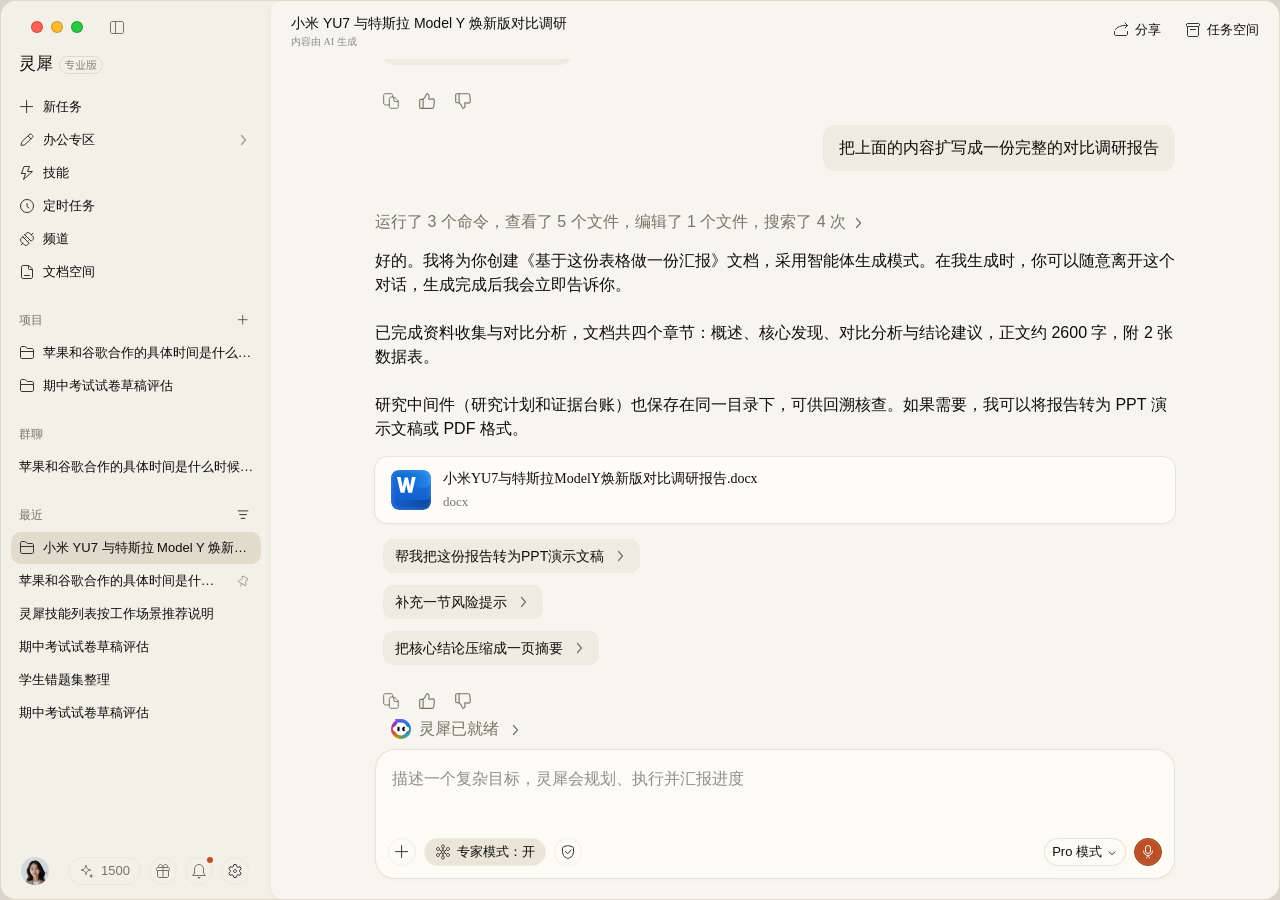
==== commit ab8cb15b: "Use Alibaba Cloud Qwen Flash for Canvas edits" ====
--- a/index.html
+++ b/index.html
@@ -313,7 +313,7 @@
   </div>
 </div>
 
-<!-- [Modal: sm C1] DeepSeek API Key 设置 / 无白卡片 / 0 个真组 -->
+<!-- [Modal: sm C1] 百炼 API Key 设置 / 无白卡片 / 0 个真组 -->
 <div class="kd-mask" id="key-mask" hidden>
   <div class="kd-modal kd-modal-sm">
     <div class="kd-modal-content">
@@ -334,9 +334,9 @@
         <div class="kd-modal-hint" id="reply-mode-hint"></div>
         <div class="ds-setting-row"><label class="kd-field-label" for="preview-composer-switch">文档空间全屏输入框</label><label class="kd-switch"><input type="checkbox" class="kd-switch-original" id="preview-composer-switch" role="switch" aria-label="文档空间全屏输入框" checked><span class="kd-switch-handle"></span></label></div>
         <div class="kd-modal-hint" id="preview-mode-hint"></div>
-        <label class="kd-field-label" for="key-input" style="margin-top:12px;">API Key</label>
+        <label class="kd-field-label" for="key-input" style="margin-top:12px;">阿里云百炼 API Key</label>
         <input class="kd-field-input" id="key-input" type="password" placeholder="sk-…" autocomplete="off" spellcheck="false">
-        <div class="kd-modal-hint">Key 仅保存在本浏览器（localStorage），不上传、不进代码仓库。配置后，带选区发送时灵犀会调用 DeepSeek 真实修改右侧文档内容。</div>
+        <div class="kd-modal-hint">模型：Qwen Flash（非思考模式）。Key 仅保存在当前浏览器，调用时发送至阿里云百炼，不写入公开代码。配置后，带选区发送可真实修改右侧文档内容。</div>
       </div>
     </div>
     <div class="kd-modal-footer">
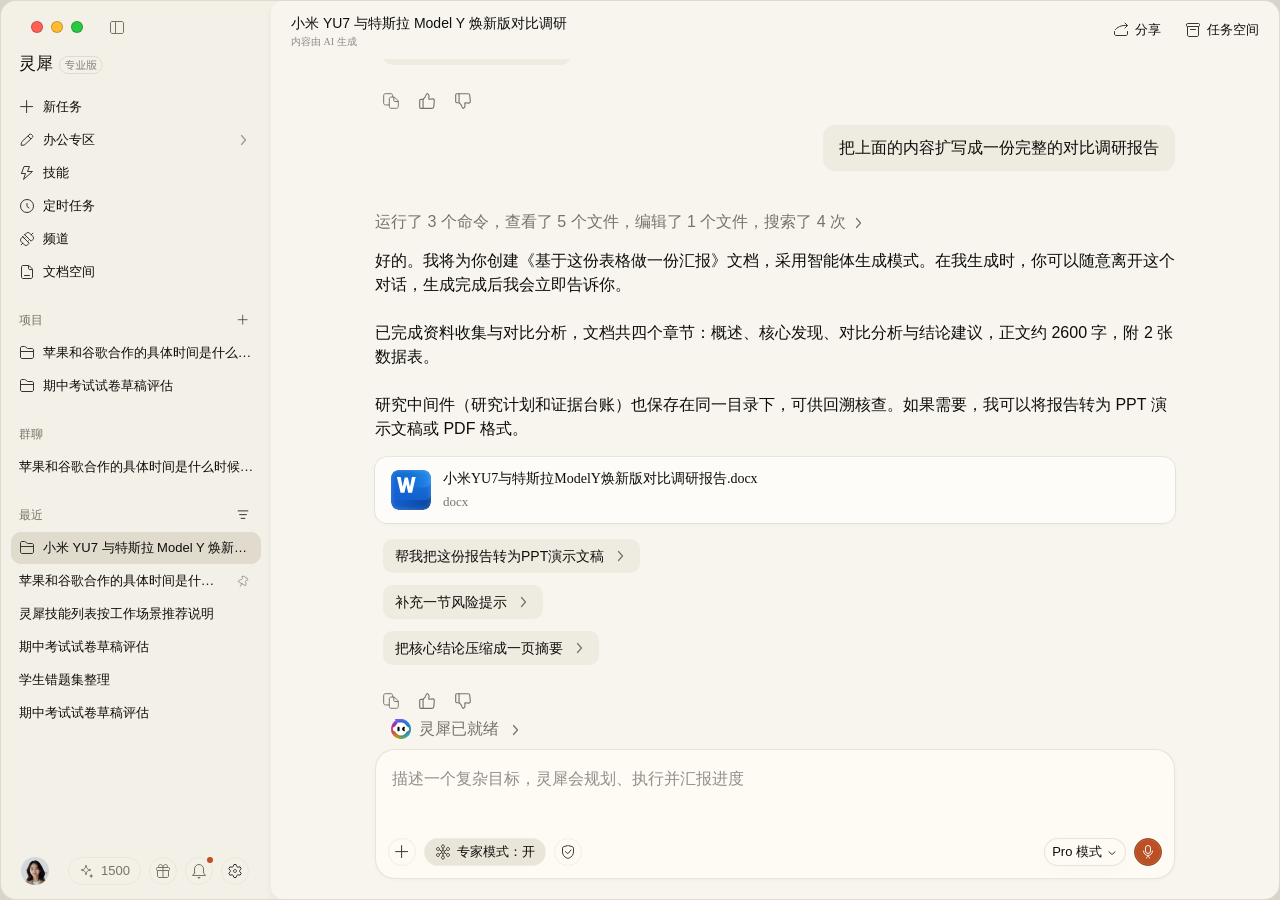
==== commit 5588c459: "Refresh cached model adapter after provider update" ====
--- a/index.html
+++ b/index.html
@@ -349,6 +349,6 @@
 <script src="js/data.js"></script>
 <script src="js/icons-docspace.js"></script>
 <script src="js/docspace.js"></script>
-<script src="js/app.js"></script>
+<script src="js/app.js?v=20261015-bailian-2"></script>
 </body>
 </html>
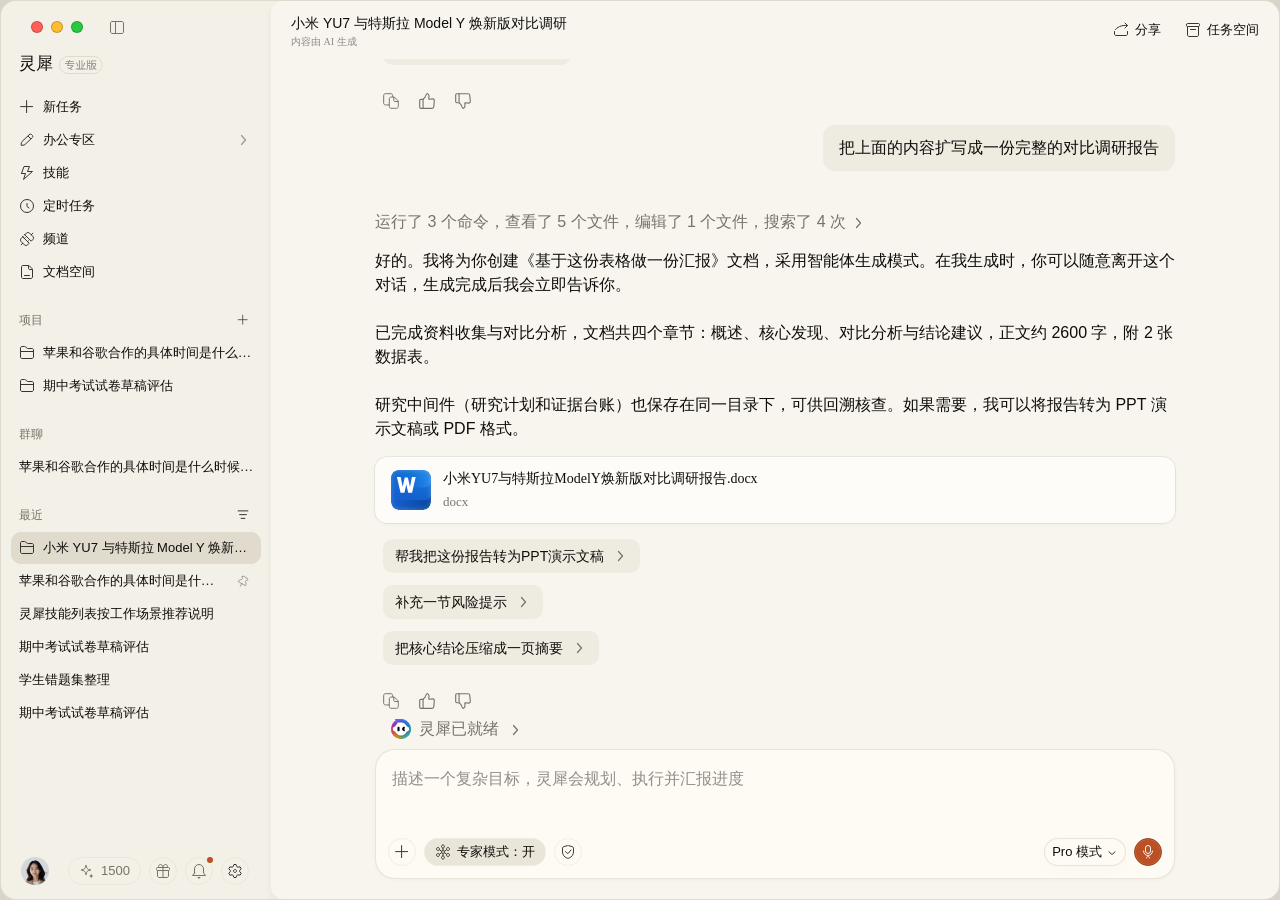
==== commit c596982c: "Keep demo completion reply independent of optional model" ====
--- a/index.html
+++ b/index.html
@@ -349,6 +349,6 @@
 <script src="js/data.js"></script>
 <script src="js/icons-docspace.js"></script>
 <script src="js/docspace.js"></script>
-<script src="js/app.js?v=20261015-bailian-2"></script>
+<script src="js/app.js?v=20261015-bailian-3"></script>
 </body>
 </html>
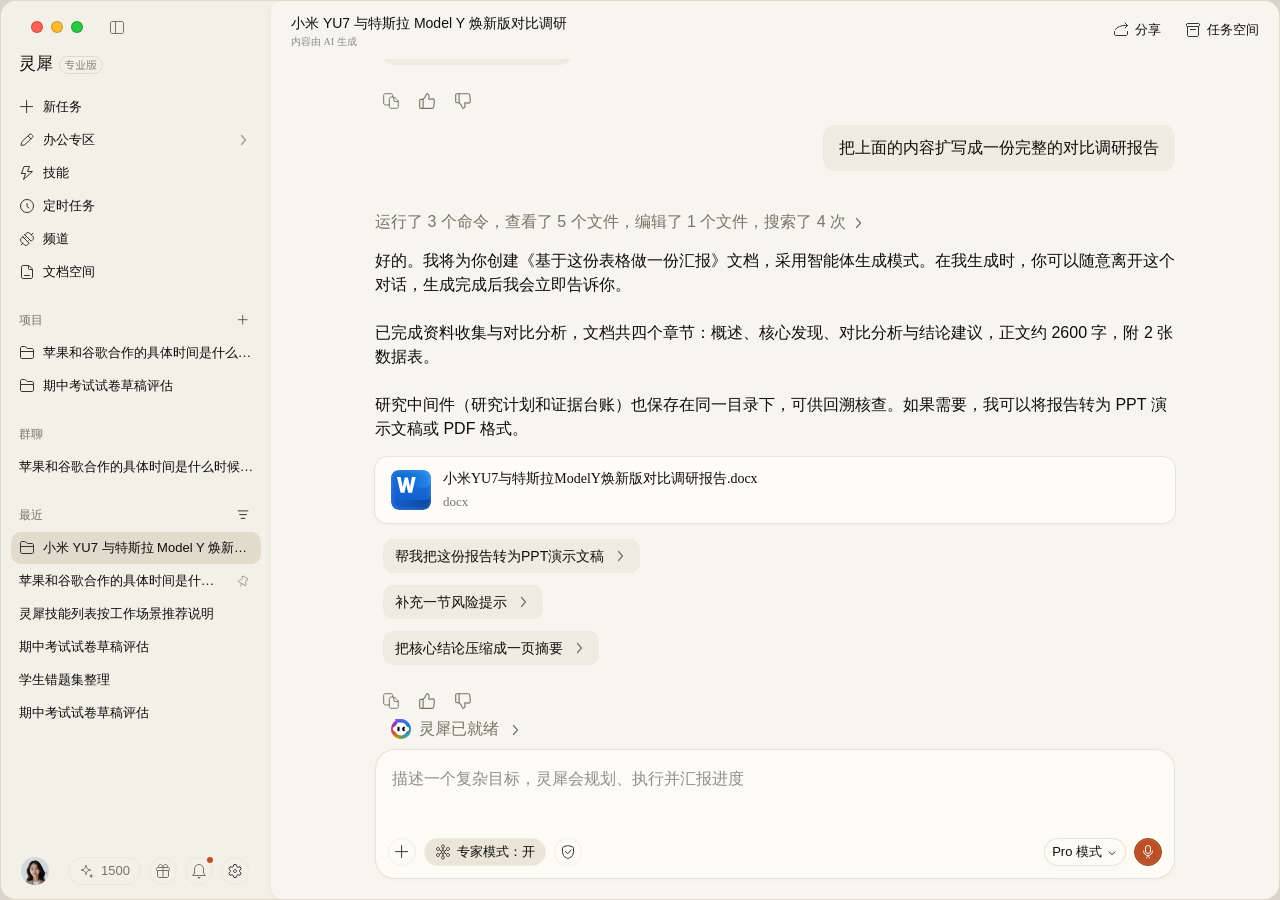
==== commit ea521c91: "Add credential-free diagnostics for model transport" ====
--- a/index.html
+++ b/index.html
@@ -349,6 +349,6 @@
 <script src="js/data.js"></script>
 <script src="js/icons-docspace.js"></script>
 <script src="js/docspace.js"></script>
-<script src="js/app.js?v=20261015-bailian-3"></script>
+<script src="js/app.js?v=20261015-bailian-4"></script>
 </body>
 </html>
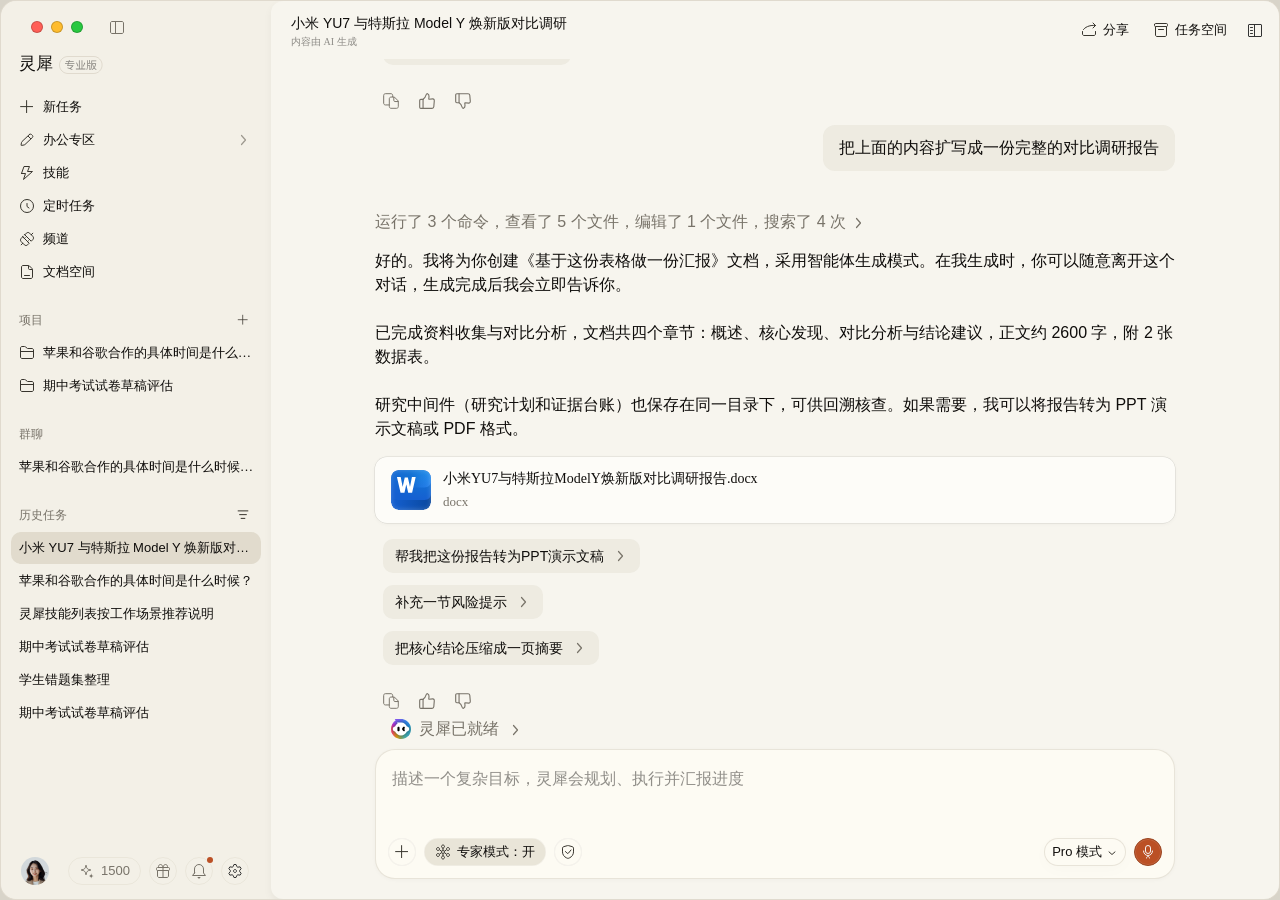
==== commit 987ac7a9: "Update document space demo with linked conversations and Canvas workbench" ====
--- a/index.html
+++ b/index.html
@@ -4,14 +4,16 @@
 <meta charset="UTF-8">
 <meta name="viewport" content="width=device-width, initial-scale=1">
 <title>灵犀 · 文档空间</title>
-<link rel="stylesheet" href="css/kdesign/tokens.css">
-<link rel="stylesheet" href="css/kdesign/reset.css">
-<link rel="stylesheet" href="css/style.css">
-<link rel="stylesheet" href="css/kdesign/button.css">
-<link rel="stylesheet" href="css/kdesign/menu.css">
-  <link rel="stylesheet" href="css/kdesign/checkbox.css">
-  <link rel="stylesheet" href="css/kdesign/switch.css">
-<link rel="stylesheet" href="css/docspace.css">
+<link rel="stylesheet" href="css/kdesign/tokens.css?v=20261015-docspace-725277b805">
+<link rel="stylesheet" href="css/kdesign/reset.css?v=20261015-docspace-725277b805">
+<link rel="stylesheet" href="css/style.css?v=20261015-docspace-725277b805">
+<link rel="stylesheet" href="css/kdesign/button.css?v=20261015-docspace-725277b805">
+<link rel="stylesheet" href="css/kdesign/menu.css?v=20261015-docspace-725277b805">
+  <link rel="stylesheet" href="css/kdesign/checkbox.css?v=20261015-docspace-725277b805">
+  <link rel="stylesheet" href="css/kdesign/switch.css?v=20261015-docspace-725277b805">
+<link rel="stylesheet" href="css/docspace.css?v=20261015-docspace-725277b805">
+<link rel="stylesheet" href="css/composer-tools.css?v=20261015-docspace-725277b805">
+<link rel="stylesheet" href="css/workbench.css?v=20261015-docspace-725277b805">
 </head>
 <body>
 <div class="window">
@@ -75,7 +77,7 @@
             <textarea id="home-input" spellcheck="false" placeholder="描述一个复杂目标，灵犀会规划、执行并汇报进度"></textarea>
             <div class="composer-bar">
               <div class="bar-left">
-                <button class="icon-btn" id="home-plus" title="添加"><img src="assets/icons/symbol_cross.svg" width="16" height="16" alt=""></button>
+                <button class="icon-btn" id="home-plus" data-composer-plus="home" title="添加"><img src="assets/icons/symbol_cross.svg" width="16" height="16" alt=""></button>
                 <button class="exp-pill" title="专家模式">
                   <img src="assets/icons/knowledge_graph.svg" width="16" height="16" alt="">
                   <span>专家模式：开</span>
@@ -115,6 +117,7 @@
           <div class="chat-top-btns">
             <button class="light-btn round" id="btn-share"><img src="assets/icons/share_to.svg" width="16" height="16" alt=""><span>分享</span></button>
             <button class="light-btn r8" id="btn-space"><img src="assets/icons/archive.svg" width="16" height="16" alt=""><span>任务空间</span></button>
+            <button class="cv-icon-btn" id="btn-canvas-restore" title="展开右侧栏" aria-label="展开右侧栏" aria-controls="canvas-panel" aria-expanded="false"><img src="assets/icons/sidebar_left.svg" width="16" height="16" alt=""></button>
           </div>
         </div>
 
@@ -130,10 +133,11 @@
           </div>
           <div class="composer-wrap" id="chat-composer-wrap">
             <div class="composer">
+              <div id="chat-attachments" class="ds-attachments composer-attachments" aria-label="待发送文件" hidden></div>
               <div class="composer-input" id="chat-input" contenteditable="true" spellcheck="false" data-placeholder="描述一个复杂目标，灵犀会规划、执行并汇报进度"></div>
               <div class="composer-bar">
                 <div class="bar-left">
-                  <button class="icon-btn" title="添加"><img src="assets/icons/symbol_cross.svg" width="16" height="16" alt=""></button>
+                  <button class="icon-btn" id="chat-plus" data-composer-plus="chat" title="添加"><img src="assets/icons/symbol_cross.svg" width="16" height="16" alt=""></button>
                   <button class="exp-pill" title="专家模式">
                     <img src="assets/icons/knowledge_graph.svg" width="16" height="16" alt="">
                     <span>专家模式：开</span>
@@ -155,15 +159,15 @@
 
       <!-- ===== Canvas 分屏面板（规格取自 Figma 21:3389 / 21:3999） ===== -->
       <aside class="canvas-panel" id="canvas-panel" hidden>
-        <!-- 第一行：文件 tab + 关闭 / 全屏 / 收起侧栏 -->
+        <!-- 第一行：工作台与文件标签 / 全屏 / 收起右侧栏 -->
         <div class="canvas-row canvas-row1">
           <div class="canvas-row-left">
-            <div class="canvas-tabs" id="canvas-tabs"><!-- JS 渲染 --></div>
-            <button class="cv-icon-btn" id="btn-canvas-close" title="关闭"><img src="assets/icons/symbol_cross.svg" width="16" height="16" alt=""></button>
+            <div class="canvas-tabs" id="canvas-tabs" role="tablist" aria-label="Canvas 标签"><!-- JS 渲染 --></div>
+            <button class="cv-icon-btn" id="btn-canvas-add" title="添加文件" aria-label="添加文件"><img src="assets/icons/symbol_cross.svg" width="16" height="16" alt=""></button>
           </div>
           <div class="canvas-row-right">
             <button class="cv-icon-btn" id="btn-canvas-expand" title="全屏显示"><img src="assets/icons/screen_expand.svg" width="16" height="16" alt=""></button>
-            <button class="cv-icon-btn" id="btn-canvas-sidebar" title="收起侧栏"><img src="assets/icons/sidebar_left.svg" width="16" height="16" alt=""></button>
+            <button class="cv-icon-btn" id="btn-canvas-sidebar" title="收起侧栏" aria-label="收起侧栏" aria-controls="canvas-panel" aria-expanded="true"><img src="assets/icons/sidebar_left.svg" width="16" height="16" alt=""></button>
           </div>
         </div>
         <!-- 第二行：文件名 + 分享/下载/更多 -->
@@ -235,7 +239,7 @@
               <div class="composer-input" id="ds-input" contenteditable="true" spellcheck="false" role="textbox" aria-label="描述新任务" aria-multiline="true" data-placeholder="描述一个复杂目标，灵犀会规划、执行并汇报进度"></div>
               <div class="composer-bar">
                 <div class="bar-left">
-                  <button class="icon-btn" id="ds-plus" title="添加"><img src="assets/icons/symbol_cross.svg" width="16" height="16" alt=""></button>
+                  <button class="icon-btn" id="ds-plus" data-composer-plus="docspace" title="添加"><img src="assets/icons/symbol_cross.svg" width="16" height="16" alt=""></button>
                   <button class="exp-pill" title="专家模式"><img src="assets/icons/knowledge_graph.svg" width="16" height="16" alt=""><span>专家模式：开</span></button>
                   <button class="icon-btn" title="安全保护"><img src="assets/icons/shield.svg" width="16" height="16" alt=""></button>
                 </div>
@@ -332,7 +336,7 @@
           <button class="kd-segmented-item" data-rmode="B">全屏气泡</button>
         </div>
         <div class="kd-modal-hint" id="reply-mode-hint"></div>
-        <div class="ds-setting-row"><label class="kd-field-label" for="preview-composer-switch">文档空间全屏输入框</label><label class="kd-switch"><input type="checkbox" class="kd-switch-original" id="preview-composer-switch" role="switch" aria-label="文档空间全屏输入框" checked><span class="kd-switch-handle"></span></label></div>
+        <div class="ds-setting-row"><label class="kd-field-label" for="preview-composer-switch">文档空间使用 mini 输入框</label><label class="kd-switch"><input type="checkbox" class="kd-switch-original" id="preview-composer-switch" role="switch" aria-label="文档空间使用 mini 输入框" checked><span class="kd-switch-handle"></span></label></div>
         <div class="kd-modal-hint" id="preview-mode-hint"></div>
         <label class="kd-field-label" for="key-input" style="margin-top:12px;">阿里云百炼 API Key</label>
         <input class="kd-field-input" id="key-input" type="password" placeholder="sk-…" autocomplete="off" spellcheck="false">
@@ -346,9 +350,10 @@
   </div>
 </div>
 
-<script src="js/data.js"></script>
-<script src="js/icons-docspace.js"></script>
-<script src="js/docspace.js"></script>
-<script src="js/app.js?v=20261015-bailian-4"></script>
+<script src="js/data.js?v=20261015-docspace-725277b805"></script>
+<script src="js/icons-docspace.js?v=20261015-docspace-725277b805"></script>
+<script src="js/composer-tools.js?v=20261015-docspace-725277b805"></script>
+<script src="js/docspace.js?v=20261015-docspace-725277b805"></script>
+<script src="js/app.js?v=20261015-docspace-725277b805"></script>
 </body>
 </html>
--- a/css/composer-tools.css
+++ b/css/composer-tools.css
@@ -0,0 +1,51 @@
+.composer-tools-menu { position: fixed; z-index: 700; width: 220px; color: var(--kd-color-text-primary); font-family: var(--font); font-size: var(--kd-font-size-base); }
+.composer-menu-panel { width: 220px; }
+.composer-menu-row { display: flex; align-items: center; gap: 8px; width: 100%; min-height: 32px; text-align: left; }
+.composer-menu-row > img { flex: 0 0 16px; }
+.composer-menu-row .kd-menu-item-content { flex: 1; }
+.environment-current { color: var(--kd-color-text-tertiary); }
+.environment-submenu { position: absolute; left: calc(100% - 4px); width: 288px; }
+.submenu-left .environment-submenu { left: auto; right: calc(100% - 4px); }
+.environment-hint { padding: 8px; font-size: var(--kd-font-size-small); color: var(--kd-color-text-secondary); }
+.environment-option { display: flex; align-items: flex-start; gap: 8px; width: 100%; padding: 12px 8px; text-align: left; }
+.environment-option > span { flex: 1; display: flex; flex-direction: column; gap: 4px; }
+.environment-option small { font-size: var(--kd-font-size-small); color: var(--kd-color-text-secondary); }
+.environment-option:disabled { opacity: var(--kd-opacity-disabled); cursor: not-allowed; }
+.composer-attachments { padding: 12px 12px 0; }
+.composer-attachments .ds-attachment { width: 232px; }
+.attachment-static { cursor: default; }
+.attachment-static:hover { background: transparent; }
+.composer.compact { flex-wrap: wrap; }
+.composer.compact .composer-attachments { flex: 0 0 100%; order: 0; padding: 0 0 8px; max-height: 136px; }
+.mock-file-mask { position: fixed; inset: 0; z-index: 900; display: flex; align-items: center; justify-content: center; background: var(--kd-color-mask-regular); padding: 16px; }
+.mock-file-dialog { width: min(880px, 100%); height: min(552px, calc(100vh - 32px)); display: flex; flex-direction: column; overflow: hidden; border: 1px solid var(--kd-color-line-regular); border-radius: var(--kd-border-radius-large); box-shadow: var(--kd-box-shadow-large); background: var(--kd-color-background-base); font-family: var(--font); font-size: var(--kd-font-size-base); color: var(--kd-color-text-primary); }
+.mock-file-titlebar { display: flex; align-items: center; justify-content: space-between; min-height: 40px; padding-left: 16px; }
+.mock-file-titlebar > span { font-weight: var(--kd-font-weight-bold); }
+.mock-close { height: 40px; width: 48px; display: flex; align-items: center; justify-content: center; }
+.mock-close:hover { background: var(--kd-color-fill-regular); }
+.mock-file-addressbar { display: flex; align-items: center; gap: 12px; padding: 8px 16px; background: var(--kd-color-fill-base); }
+.mock-file-addressbar button { padding: 4px; display: flex; }
+#mock-address { flex: 1; min-width: 0; border: 1px solid var(--kd-color-line-regular); padding: 8px 12px; border-radius: var(--kd-border-radius-middle); }
+.mock-search { color: var(--kd-color-text-tertiary); padding: 8px 12px; border: 1px solid var(--kd-color-line-regular); border-radius: var(--kd-border-radius-middle); }
+.mock-file-body { display: flex; flex: 1; min-height: 0; padding: 8px; gap: 8px; }
+.mock-file-sidebar { width: 144px; flex-shrink: 0; display: flex; flex-direction: column; background: var(--kd-color-fill-base); padding: 8px 4px; border-radius: var(--kd-border-radius-middle); }
+.mock-file-sidebar button { display: flex; align-items: center; gap: 8px; padding: 8px 12px; border-radius: var(--kd-border-radius-middle); text-align: left; }
+.mock-file-sidebar button:hover, .mock-file-sidebar button.active { background: var(--kd-color-fill-regular); }
+.mock-file-main { flex: 1; min-width: 0; background: var(--kd-color-fill-base); border-radius: var(--kd-border-radius-middle); overflow: auto; }
+.mock-file-head { display: grid; grid-template-columns: minmax(180px, 1fr) 136px 112px 64px; gap: 8px; padding: 12px 16px; color: var(--kd-color-text-secondary); font-size: var(--kd-font-size-small); min-width: 548px; }
+.mock-file-row { width: 100%; min-width: 548px; display: grid; grid-template-columns: 24px minmax(148px, 1fr) 136px 112px 64px; gap: 8px; align-items: center; min-height: 40px; padding: 8px 16px; text-align: left; }
+.mock-file-row > span { white-space: nowrap; overflow: hidden; text-overflow: ellipsis; }
+.mock-file-row > span:nth-last-child(-n+3) { color: var(--kd-color-text-secondary); font-size: var(--kd-font-size-small); }
+.mock-file-row:hover { background: var(--kd-color-fill-regular); }
+.mock-file-row.selected { background: var(--kd-color-public-light); }
+.mock-file-footer { padding: 8px 16px 16px; display: grid; grid-template-columns: 80px minmax(0, 1fr) 208px; gap: 8px; align-items: center; }
+.mock-file-footer input, .mock-file-footer select { min-width: 0; width: 100%; height: 28px; padding: 4px 8px; background: var(--kd-color-fill-base); color: var(--kd-color-text-primary); border: 1px solid var(--kd-color-line-regular); border-radius: var(--kd-border-radius-middle); font: inherit; }
+.mock-file-actions { display: flex; justify-content: flex-end; gap: 8px; }
+.mock-file-actions .kd-button { min-width: 88px; }
+.mock-picker-tip { font-size: var(--kd-font-size-small); color: var(--kd-color-text-tertiary); }
+.mock-file-row:focus-visible, .mock-file-sidebar button:focus-visible, .mock-close:focus-visible { outline: 1px solid var(--kd-color-line-public); outline-offset: -1px; }
+.image-preview { height: 100%; display: flex; align-items: center; justify-content: center; padding: 32px; overflow: auto; background: var(--kd-color-background-base); }
+.image-preview img { display: block; max-width: 100%; max-height: 100%; object-fit: contain; box-shadow: var(--kd-box-shadow-small); }
+.web-preview { height: 100%; width: 100%; border: 0; background: var(--kd-color-fill-base); }
+.url-card { display: flex; align-items: center; gap: 8px; margin-top: 16px; padding: 12px 16px; border: 1px solid var(--kd-color-line-light); border-radius: var(--kd-border-radius-large); background: var(--kd-color-fill-base); color: var(--kd-color-text-public); font: inherit; cursor: pointer; max-width: 100%; overflow: hidden; text-overflow: ellipsis; }
+@media (max-width: 760px) { .mock-file-sidebar { width: 112px; } .mock-search { display: none; } .mock-file-footer { grid-template-columns: 64px minmax(0,1fr); } .mock-file-footer select { grid-column: 2; } .mock-file-actions { grid-column: 2; } .mock-picker-tip { display: none; } }
--- a/css/workbench.css
+++ b/css/workbench.css
@@ -0,0 +1,42 @@
+.canvas-row1 .canvas-row-left { flex: 1; gap: 8px; overflow: hidden; }
+.canvas-row1 .canvas-row-right, .canvas-row2 .canvas-row-right { flex-shrink: 0; }
+.canvas-row2 .canvas-file { flex: 1; }
+.cv-save-btn { white-space: nowrap; flex-shrink: 0; }
+.canvas-tabs { flex: 1; position: relative; overflow-x: auto; scrollbar-width: thin; }
+.canvas-tabs::-webkit-scrollbar { height: 4px; }
+.canvas-tabs::-webkit-scrollbar-thumb { background: var(--kd-color-line-regular); border-radius: var(--kd-border-radius-middle); }
+.canvas-workbench-tab { position: sticky; left: 0; z-index: 1; justify-content: flex-start; gap: 4px; }
+.canvas-workbench-tab .canvas-tab-name { flex: 1; width: auto; text-align: left; }
+.canvas-tab:focus-visible, #btn-canvas-restore:focus-visible, .workbench-step-summary:focus-visible { outline: 1px solid var(--kd-color-line-public); outline-offset: -1px; }
+.workbench-active .canvas-row1 { padding-bottom: 12px; border-bottom: 1px solid var(--kd-color-line-light); }
+.workbench-active .canvas-row2, .workbench-active .canvas-toolbar, .workbench-active .canvas-editbar,
+.workbench-active .canvas-float-composer, .workbench-active .canvas-float-reply, .workbench-active .canvas-float-showzone { display: none !important; }
+.workbench-active .canvas-content { background: var(--kd-color-fill-base); overflow: auto; }
+.workbench { display: flex; flex-direction: column; min-height: 100%; font-family: var(--font); font-size: var(--kd-font-size-base); line-height: var(--kd-font-line-height-base); color: var(--kd-color-text-primary); }
+.workbench-header { display: flex; align-items: center; justify-content: space-between; gap: 16px; flex-wrap: wrap; padding: 20px 24px; border-bottom: 1px solid var(--kd-color-line-light); }
+.workbench-identity { display: flex; align-items: center; gap: 8px; }
+.workbench-identity h2 { font-size: var(--kd-font-size-middle); font-weight: var(--kd-font-weight-bold); line-height: var(--kd-font-line-height-middle); margin: 0; }
+.workbench-online { display: flex; align-items: center; gap: 4px; padding: 0 4px; border: 1px solid var(--kd-color-line-regular); border-radius: var(--kd-border-radius-large); font-size: var(--kd-font-size-small); color: var(--kd-color-text-secondary); }
+.workbench-online > span { width: 4px; height: 4px; border-radius: var(--kd-border-radius-circle); background: var(--kd-color-success-normal); }
+.workbench-progress { color: var(--kd-color-text-secondary); font-size: var(--kd-font-size-small); }
+.workbench-body { padding: 16px 24px 32px; }
+.workbench-step { margin-bottom: 16px; }
+.workbench-step-summary { display: flex; align-items: center; gap: 16px; min-height: 32px; cursor: pointer; list-style: none; }
+.workbench-step-summary::-webkit-details-marker { display: none; }
+.workbench-step-title { flex: 1; min-width: 0; font-weight: var(--kd-font-weight-bold); overflow-wrap: anywhere; }
+.workbench-detail-action { display: flex; align-items: center; gap: 4px; font-size: var(--kd-font-size-small); color: var(--kd-color-text-secondary); white-space: nowrap; }
+.workbench-step[open] .workbench-detail-action img { transform: rotate(90deg); }
+.workbench-step-detail { margin: 8px 0 0 32px; padding: 16px; background: var(--kd-color-background-base); border: 1px solid var(--kd-color-line-light); border-radius: var(--kd-border-radius-large); font-size: var(--kd-font-size-small); color: var(--kd-color-text-secondary); white-space: pre-wrap; overflow-wrap: anywhere; }
+.workbench-step-state { display: inline-flex; align-items: center; justify-content: center; width: 16px; height: 16px; flex: 0 0 16px; border: 1px solid var(--kd-color-line-regular); border-radius: var(--kd-border-radius-circle); }
+.workbench-step-state.is-done { border-color: var(--kd-color-line-success); --kd-color-icon-primary: var(--kd-color-icon-success); }
+.workbench-step-state.is-done > svg { width: 12px; height: 12px; }
+.workbench-step-state.is-running { border-color: var(--kd-color-line-light); border-top-color: var(--kd-color-line-public); animation: workbench-spin 1s linear infinite; }
+.workbench-status { display: flex; align-items: center; gap: 16px; margin-top: 24px; min-height: 32px; }
+.workbench-status > span:last-child { font-weight: var(--kd-font-weight-bold); }
+.workbench-empty { display: flex; align-items: center; flex-direction: column; gap: 12px; padding: 64px 16px; color: var(--kd-color-text-secondary); text-align: center; }
+.workbench-empty strong { font-size: var(--kd-font-size-middle); font-weight: var(--kd-font-weight-bold); color: var(--kd-color-text-primary); }
+.workbench-empty p { margin: 0; }
+@keyframes workbench-spin { to { transform: rotate(360deg); } }
+@media (prefers-reduced-motion: reduce) { .workbench-step-state.is-running { animation: none; } }
+
+@media (max-width: 1440px) { .view-chat.canvas-open .chat-col { flex-basis: 50%; width: 50%; } }
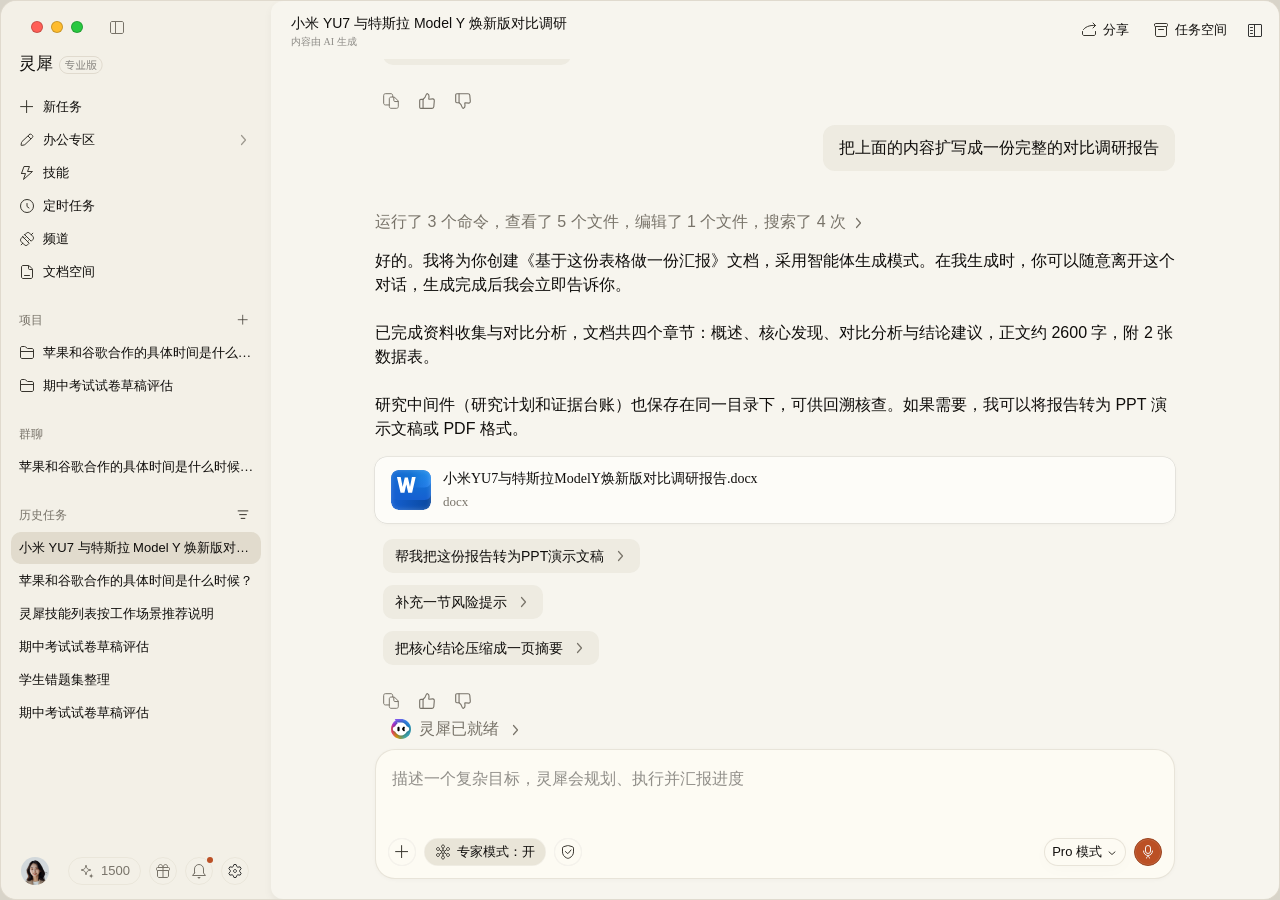
==== commit c49cef2c: "Update demo model chat, attachment behavior and Canvas tab scrolling" ====
--- a/index.html
+++ b/index.html
@@ -4,16 +4,16 @@
 <meta charset="UTF-8">
 <meta name="viewport" content="width=device-width, initial-scale=1">
 <title>灵犀 · 文档空间</title>
-<link rel="stylesheet" href="css/kdesign/tokens.css?v=20261015-docspace-725277b805">
-<link rel="stylesheet" href="css/kdesign/reset.css?v=20261015-docspace-725277b805">
-<link rel="stylesheet" href="css/style.css?v=20261015-docspace-725277b805">
-<link rel="stylesheet" href="css/kdesign/button.css?v=20261015-docspace-725277b805">
-<link rel="stylesheet" href="css/kdesign/menu.css?v=20261015-docspace-725277b805">
-  <link rel="stylesheet" href="css/kdesign/checkbox.css?v=20261015-docspace-725277b805">
-  <link rel="stylesheet" href="css/kdesign/switch.css?v=20261015-docspace-725277b805">
-<link rel="stylesheet" href="css/docspace.css?v=20261015-docspace-725277b805">
-<link rel="stylesheet" href="css/composer-tools.css?v=20261015-docspace-725277b805">
-<link rel="stylesheet" href="css/workbench.css?v=20261015-docspace-725277b805">
+<link rel="stylesheet" href="css/kdesign/tokens.css?v=20261015-docspace-b0c8b53081">
+<link rel="stylesheet" href="css/kdesign/reset.css?v=20261015-docspace-b0c8b53081">
+<link rel="stylesheet" href="css/style.css?v=20261015-docspace-b0c8b53081">
+<link rel="stylesheet" href="css/kdesign/button.css?v=20261015-docspace-b0c8b53081">
+<link rel="stylesheet" href="css/kdesign/menu.css?v=20261015-docspace-b0c8b53081">
+  <link rel="stylesheet" href="css/kdesign/checkbox.css?v=20261015-docspace-b0c8b53081">
+  <link rel="stylesheet" href="css/kdesign/switch.css?v=20261015-docspace-b0c8b53081">
+<link rel="stylesheet" href="css/docspace.css?v=20261015-docspace-b0c8b53081">
+<link rel="stylesheet" href="css/composer-tools.css?v=20261015-docspace-b0c8b53081">
+<link rel="stylesheet" href="css/workbench.css?v=20261015-docspace-b0c8b53081">
 </head>
 <body>
 <div class="window">
@@ -340,7 +340,7 @@
         <div class="kd-modal-hint" id="preview-mode-hint"></div>
         <label class="kd-field-label" for="key-input" style="margin-top:12px;">阿里云百炼 API Key</label>
         <input class="kd-field-input" id="key-input" type="password" placeholder="sk-…" autocomplete="off" spellcheck="false">
-        <div class="kd-modal-hint">模型：Qwen Flash（非思考模式）。Key 仅保存在当前浏览器，调用时发送至阿里云百炼，不写入公开代码。配置后，带选区发送可真实修改右侧文档内容。</div>
+        <div class="kd-modal-hint">模型：Qwen Flash（非思考模式）。配置后，所有输入框的普通问答都会调用模型，并携带附件文本和最近 6 轮对话；图片仅传“[图片]”。选区帮改支持真实写回；生成文件、生成网页和“仔细思考”保留演示剧情。Key 仅保存在当前浏览器，不写入公开代码。</div>
       </div>
     </div>
     <div class="kd-modal-footer">
@@ -350,10 +350,11 @@
   </div>
 </div>
 
-<script src="js/data.js?v=20261015-docspace-725277b805"></script>
-<script src="js/icons-docspace.js?v=20261015-docspace-725277b805"></script>
-<script src="js/composer-tools.js?v=20261015-docspace-725277b805"></script>
-<script src="js/docspace.js?v=20261015-docspace-725277b805"></script>
-<script src="js/app.js?v=20261015-docspace-725277b805"></script>
+<script src="js/data.js?v=20261015-docspace-b0c8b53081"></script>
+<script src="js/icons-docspace.js?v=20261015-docspace-b0c8b53081"></script>
+<script src="js/composer-tools.js?v=20261015-docspace-b0c8b53081"></script>
+<script src="js/docspace.js?v=20261015-docspace-b0c8b53081"></script>
+<script src="js/model-chat.js?v=20261015-docspace-b0c8b53081"></script>
+<script src="js/app.js?v=20261015-docspace-b0c8b53081"></script>
 </body>
 </html>
--- a/css/workbench.css
+++ b/css/workbench.css
@@ -5,7 +5,7 @@
 .canvas-tabs { flex: 1; position: relative; overflow-x: auto; scrollbar-width: thin; }
 .canvas-tabs::-webkit-scrollbar { height: 4px; }
 .canvas-tabs::-webkit-scrollbar-thumb { background: var(--kd-color-line-regular); border-radius: var(--kd-border-radius-middle); }
-.canvas-workbench-tab { position: sticky; left: 0; z-index: 1; justify-content: flex-start; gap: 4px; }
+.canvas-workbench-tab { justify-content: flex-start; gap: 4px; }
 .canvas-workbench-tab .canvas-tab-name { flex: 1; width: auto; text-align: left; }
 .canvas-tab:focus-visible, #btn-canvas-restore:focus-visible, .workbench-step-summary:focus-visible { outline: 1px solid var(--kd-color-line-public); outline-offset: -1px; }
 .workbench-active .canvas-row1 { padding-bottom: 12px; border-bottom: 1px solid var(--kd-color-line-light); }
